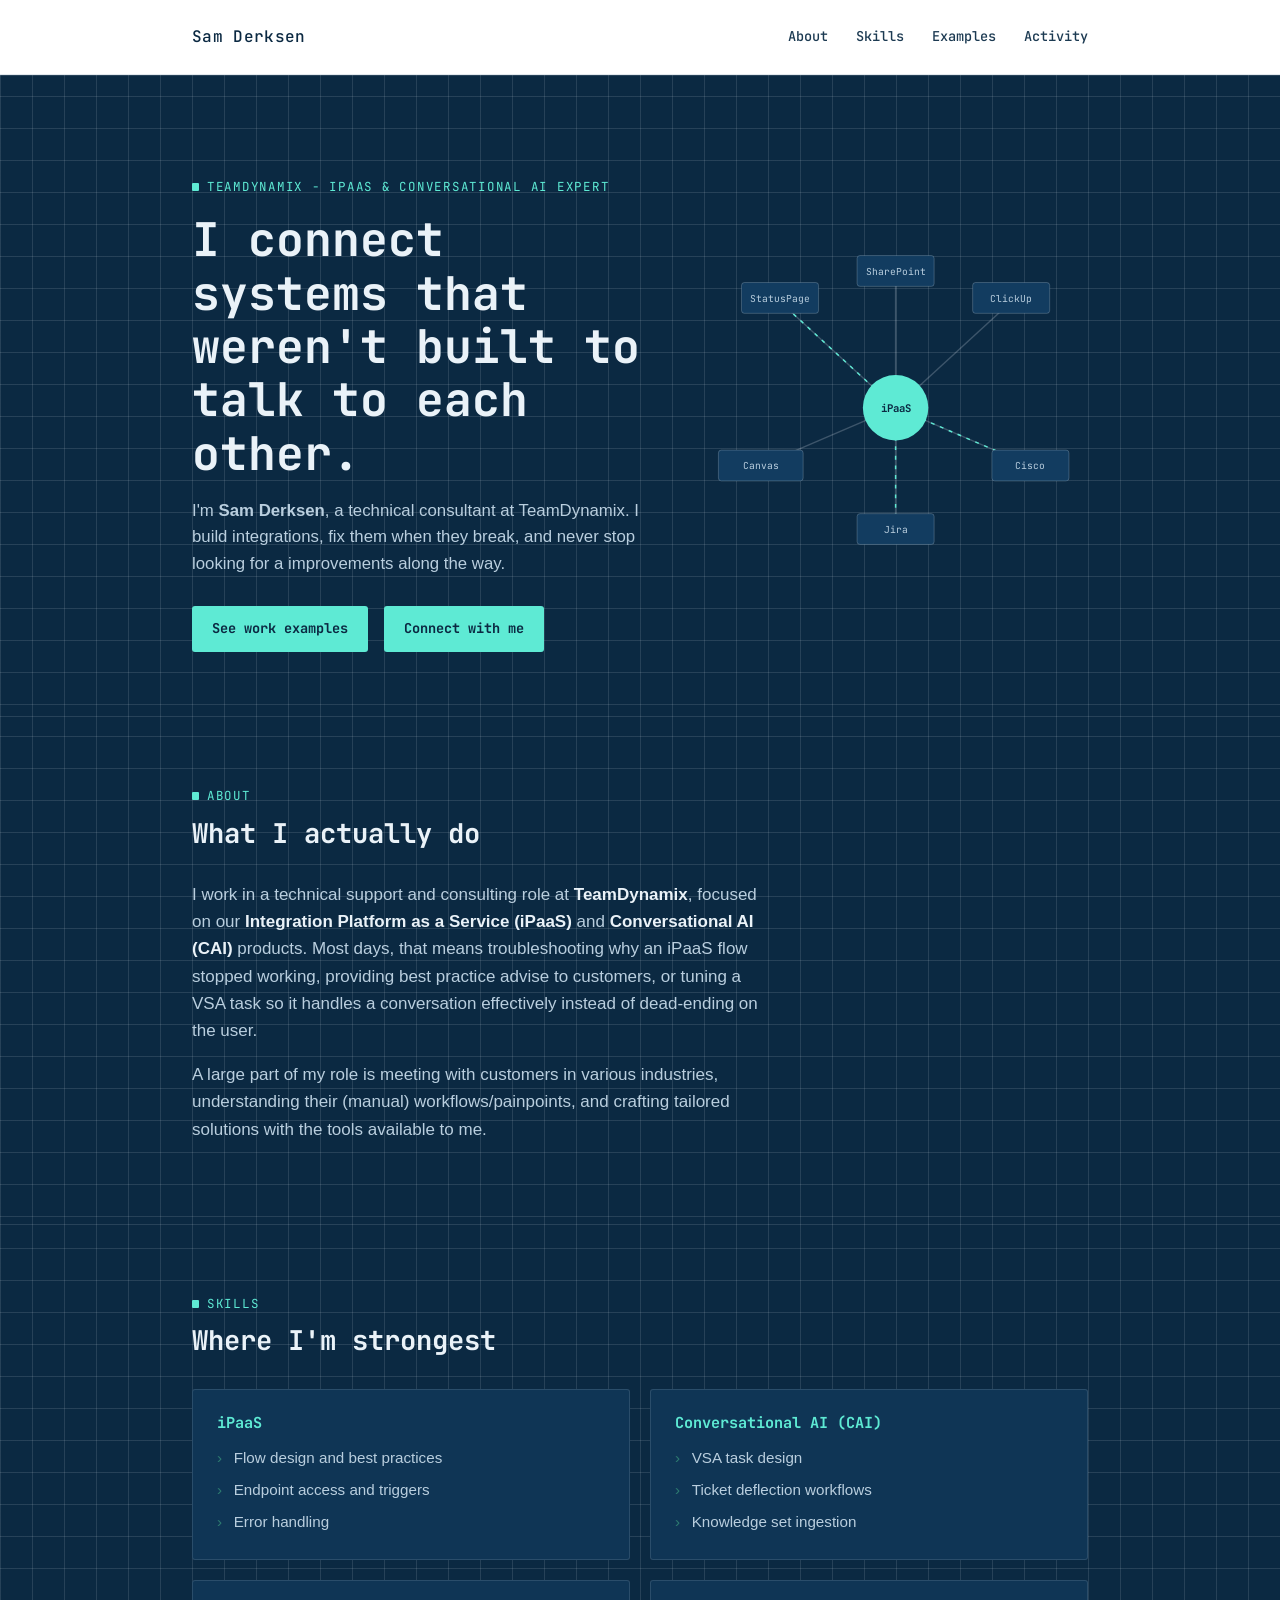
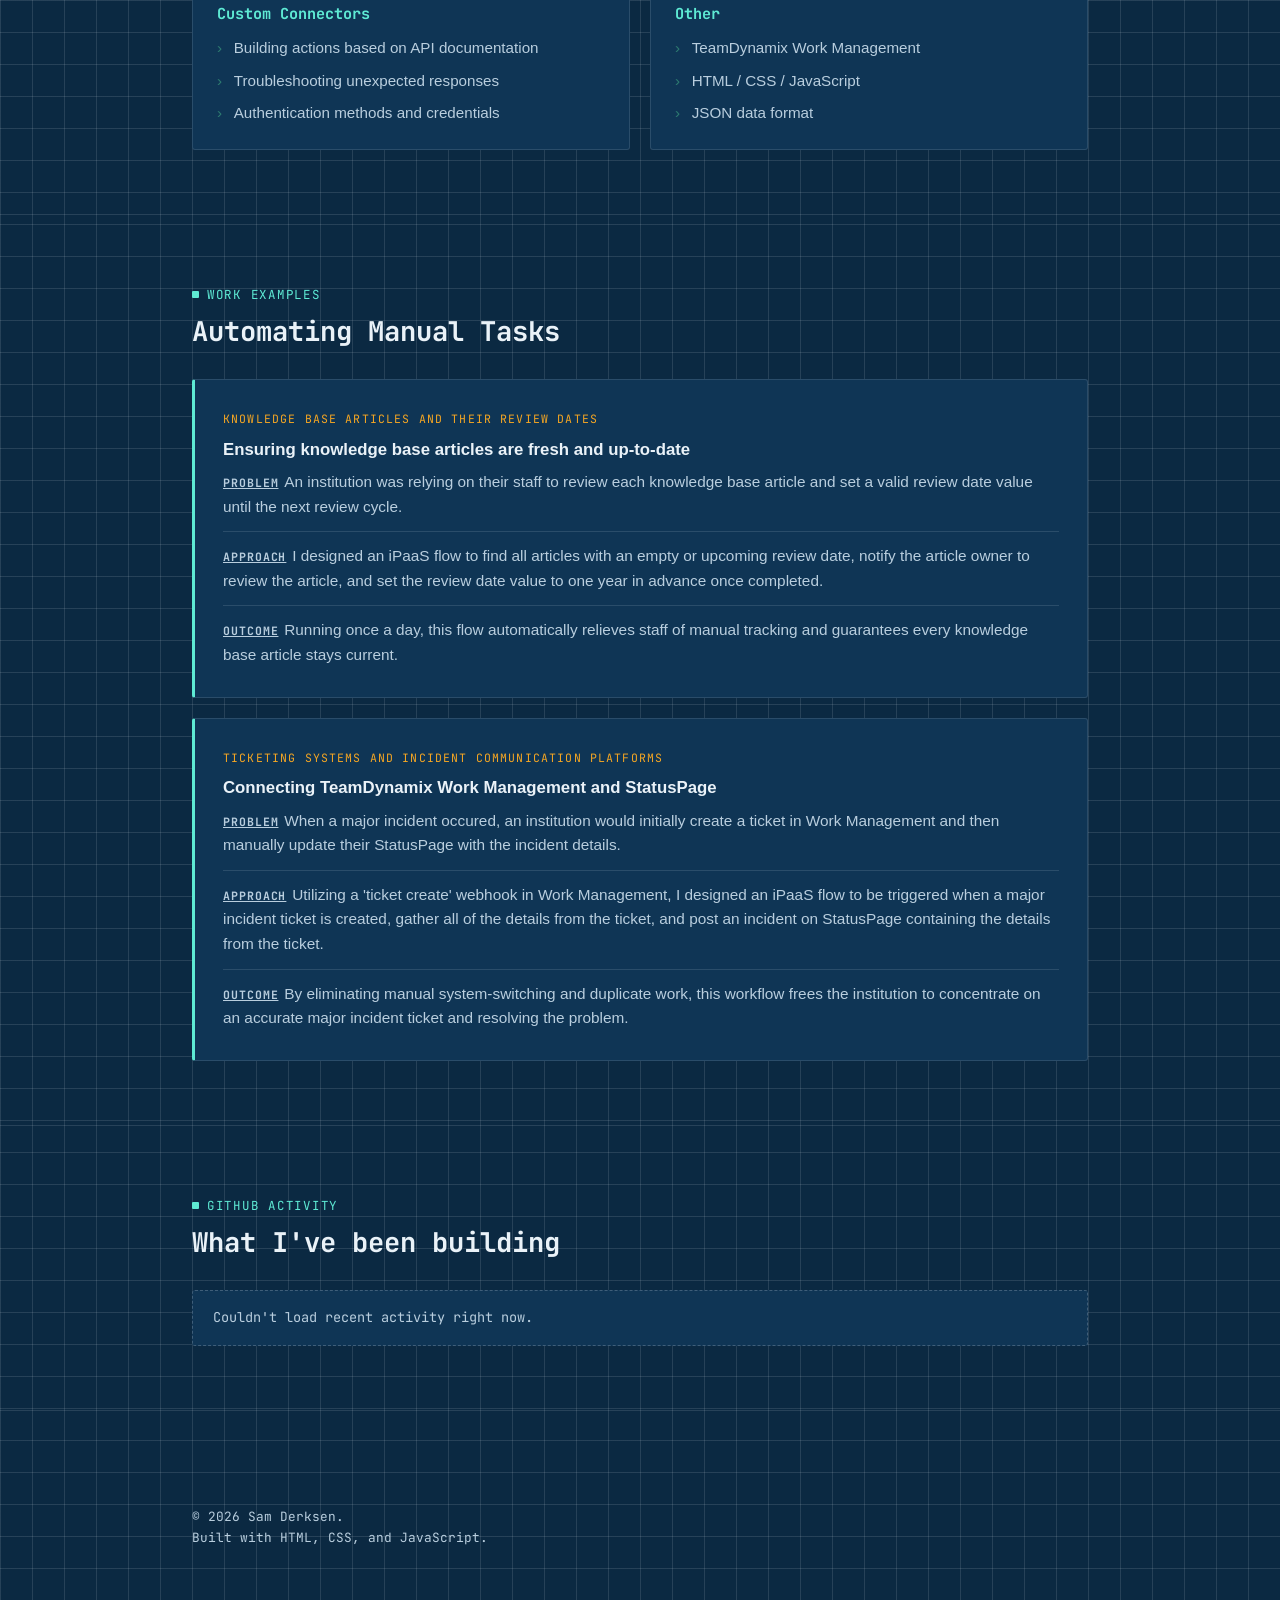
==== index.html @ 5850705b "Update index.html" ====
<!DOCTYPE html>
<html lang="en">
<head>
  <meta charset="UTF-8">
  <meta name="viewport" content="width=device-width, initial-scale=1.0">
  <link rel="icon" href="data:image/svg+xml,<svg xmlns='http://www.w3.org/2000/svg' viewBox='0 0 32 32'><rect width='32' height='32' rx='4' fill='%230B2942'/><circle cx='16' cy='16' r='8' fill='%235EEAD4'/></svg>">
<link rel="preconnect" href="https://fonts.googleapis.com">
<link rel="preconnect" href="https://fonts.gstatic.com" crossorigin>
<link rel="preload" as="style" href="https://fonts.googleapis.com/css2?family=JetBrains+Mono:wght@400;500;600;700&display=swap">
<link rel="stylesheet" href="https://fonts.googleapis.com/css2?family=JetBrains+Mono:wght@400;500;600;700&display=swap" media="print" onload="this.media='all'">
<noscript>
  <link rel="stylesheet" href="https://fonts.googleapis.com/css2?family=JetBrains+Mono:wght@400;500;600;700&display=swap">
</noscript>
  <title>Sam Derksen</title>
  <meta name="description"
    content="Sam Derksen is a TeamDynamix technical support consultant focused on iPaaS integrations and Conversational AI (CAI).">
  <style>
    :root {
      --bg: #0B2942;
      --bg-panel: #0F3555;
      --bg-panel-2: #123c60;
      --line: rgba(234, 242, 248, 0.12);
      --line-strong: rgba(234, 242, 248, 0.22);
      --text: #EAF2F8;
      --text-muted: #B9CEDE;
      --accent: #5EEAD4;
      --accent-dim: #2E7C71;
      --amber: #F5A623;
      --font-display: 'JetBrains Mono', 'Courier New', monospace;
      --font-body: -apple-system, BlinkMacSystemFont, 'Segoe UI', Roboto, Helvetica, Arial, sans-serif;
      --radius: 3px;
      --maxw: 960px;
}
    *,
    *::before,
    *::after {
      box-sizing: border-box;
}
    html {
      scroll-behavior: smooth;
}
    @media (prefers-reduced-motion: reduce) {
      html {
        scroll-behavior: auto;
}
      *,
      *::before,
      *::after {
        animation-duration: 0.001ms !important;
        animation-iteration-count: 1 !important;
        transition-duration: 0.001ms !important;
}
}
    body {
      margin: 0;
      background: var(--bg);
      background-image:
        linear-gradient(var(--line) 1px, transparent 1px),
        linear-gradient(90deg, var(--line) 1px, transparent 1px);
      background-size: 32px 32px;
      color: var(--text);
      font-family: var(--font-body);
      font-size: 17px;
      line-height: 1.6;
      -webkit-font-smoothing: antialiased;
}
.skip-link {
      position: absolute;
      left: -9999px;
      top: 0;
      background: var(--accent);
      color: var(--bg);
      padding: 0.75rem 1.25rem;
      font-family: var(--font-display);
      font-weight: 700;
      z-index: 100;
      border-radius: 0 0 var(--radius) 0;
}
.skip-link:focus {
      left: 0;
}
    :focus-visible {
      outline: 2px solid var(--accent);
      outline-offset: 3px;
      border-radius: 2px;
}
    a {
      color: var(--accent);
}
    a:hover {
      color: #9BF3E4;
}
.eyebrow {
      font-family: var(--font-display);
      font-size: 0.78rem;
      letter-spacing: 0.14em;
      text-transform: uppercase;
      color: var(--accent);
      display: inline-flex;
      align-items: center;
      gap: 0.6em;
}
.eyebrow::before {
      content: "";
      width: 0.6em;
      height: 0.6em;
      background: var(--accent);
      display: inline-block;
      border-radius: 1px;
}
    h1,
    h2,
    h3 {
      font-family: var(--font-display);
      font-weight: 700;
      line-height: 1.15;
      margin: 0;
}
.wrap {
      max-width: var(--maxw);
      margin: 0 auto;
      padding: 0 clamp(1.25rem, 4vw, 2rem);
}
    header.site-header {
      padding: 1.5rem 0;
      background: #fff;
      border-bottom: 1px solid #E2E8ED;
}
    header.site-header .wrap {
      display: flex;
      justify-content: space-between;
      align-items: center;
      gap: 1rem;
      flex-wrap: wrap;
}
.site-header .name {
      font-family: var(--font-display);
      font-size: 1rem;
      letter-spacing: 0.02em;
      color: var(--bg);
      font-weight: 500;
}
.site-header nav ul {
      list-style: none;
      display: flex;
      gap: 1.75rem;
      margin: 0;
      padding: 0;
      font-family: var(--font-display);
      font-size: 0.85rem;
}
.site-header nav a {
      color: #1C3A52;
      text-decoration: none;
      border-bottom: 1px solid transparent;
      padding-bottom: 2px;
      font-weight: 500;
}
.site-header nav a:hover {
      color: var(--accent-dim);
      border-color: var(--accent-dim);
}
    /* HERO / SIGNATURE DIAGRAM */
.hero {
      padding: clamp(3rem, 8vw, 6rem) 0 clamp(2.5rem, 6vw, 4rem);
}
.hero .wrap {
      display: grid;
      gap: 2.5rem;
      align-items: center;
}
    @media (min-width: 860px) {
.hero .wrap {
        grid-template-columns: 1.1fr 0.9fr;
}
}
.hero h1 {
      font-size: clamp(1.9rem, 4.2vw, 2.9rem);
      margin: 0.9rem 0 1.1rem;
      max-width: 16ch;
}
.hero p.lede {
      color: var(--text-muted);
      font-size: 1.05rem;
      max-width: 48ch;
}
.hero .actions {
      margin-top: 1.75rem;
      display: flex;
      gap: 1rem;
      flex-wrap: wrap;
}
    @media (max-width: 639px) {
.hero .actions {
    flex-direction: column;
    align-items: center;
}
.hero .actions .btn {
    width: 100%;
    max-width: 280px;
    text-align: center;
}
}
.btn {
  font-family: var(--font-display);
  font-size: 0.85rem;
  text-decoration: none;
  padding: 0.75rem 1.25rem;
  border-radius: var(--radius);
  display: inline-block;
  background: var(--accent);
  color: var(--bg);
  font-weight: 700;
}
.btn:hover {
  background: #9BF3E4;
  color: var(--bg);
}
    /* Diagram */
.diagram {
      width: 100%;
      height: auto;
}
.diagram .node-label {
      font-family: var(--font-display);
      font-size: 10px;
      fill: var(--text-muted);
}
.diagram .hub-label {
      font-family: var(--font-display);
      font-size: 11px;
      font-weight: 700;
      fill: var(--bg);
}
.diagram .link {
      stroke: var(--line-strong);
      stroke-width: 1.5;
      fill: none;
}
.diagram .pulse {
      stroke: var(--accent);
      stroke-width: 1.5;
      fill: none;
      stroke-dasharray: 4 6;
      animation: dash 6s linear infinite;
}
    @keyframes dash {
      to {
        stroke-dashoffset: -100;
}
}
.diagram .node-box {
      fill: var(--bg-panel-2);
      stroke: var(--line-strong);
      stroke-width: 1;
}
.diagram .hub {
      fill: var(--accent);
}
    section {
      padding: clamp(2.5rem, 6vw, 4rem) 0;
      border-top: 1px solid var(--line);
}
.section-head {
      margin-bottom: 2rem;
}
.section-head h2 {
      font-size: clamp(1.35rem, 2.6vw, 1.7rem);
      margin-top: 0.6rem;
}
.bio p {
      max-width: 62ch;
      color: var(--text-muted);
}
.bio p strong {
      color: var(--text);
      font-weight: 600;
}
    /* Skills */
.skills-grid {
      display: grid;
      gap: 1.25rem;
      grid-template-columns: 1fr;
}
    @media (min-width: 640px) {
.skills-grid {
        grid-template-columns: 1fr 1fr;
}
}
.skill-card {
      background: var(--bg-panel);
      border: 1px solid var(--line);
      border-radius: var(--radius);
      padding: 1.5rem;
}
.skill-card h3 {
      font-size: 0.95rem;
      color: var(--accent);
      margin-bottom: 0.9rem;
}
.skill-card ul {
      margin: 0;
      padding: 0;
      list-style: none;
      color: var(--text-muted);
      font-size: 0.95rem;
      display: flex;
      flex-direction: column;
      gap: 0.5rem;
}
.skill-card li {
      padding-left: 1.1em;
      position: relative;
}
.skill-card li::before {
      content: "›";
      position: absolute;
      left: 0;
      top: 0;
      color: var(--accent-dim);
}
    /* Case studies */
.cases {
      display: flex;
      flex-direction: column;
      gap: 1.25rem;
}
.case-card {
      background: var(--bg-panel);
      border: 1px solid var(--line);
      border-left: 3px solid var(--accent);
      border-radius: var(--radius);
      padding: 1.5rem 1.75rem;
}
.case-card .tag {
      font-family: var(--font-display);
      font-size: 0.72rem;
      letter-spacing: 0.1em;
      color: var(--amber);
      text-transform: uppercase;
}
.case-card h3 {
      font-size: 1.05rem;
      margin: 0.5rem 0 0.7rem;
      font-family: var(--font-body);
      font-weight: 600;
}
.case-card p {
      color: var(--text-muted);
      margin: 0.35rem 0;
      font-size: 0.96rem;
}
.case-card .field-label {
      font-family: var(--font-display);
      font-size: 0.72rem;
      color: var(--text-muted);
      text-transform: uppercase;
      letter-spacing: 0.08em;
      margin-right: 0.5em;
      font-weight: 700;
      text-decoration: underline;
}
.case-card hr {
  border: none;
  border-top: 1px solid var(--line);
  margin: 0.75rem 0;
}
    /* GitHub Activity */
.activity-list {
      list-style: none;
      margin: 0;
      padding: 0;
      display: flex;
      flex-direction: column;
      gap: 0.75rem;
}
.activity-item {
      background: var(--bg-panel);
      border: 1px solid var(--line);
      border-radius: var(--radius);
      padding: 1rem 1.25rem;
      display: flex;
      justify-content: space-between;
      align-items: baseline;
      gap: 1rem;
      flex-wrap: wrap;
      font-size: 0.95rem;
      color: var(--text-muted);
}
.activity-item a {
      color: var(--text);
      font-weight: 600;
      text-decoration: none;
}
.activity-item a:hover {
      color: var(--accent);
}
.activity-item time {
      font-family: var(--font-display);
      font-size: 0.78rem;
      color: var(--text-muted);
      white-space: nowrap;
}
.activity-item.activity-status {
      color: var(--text-muted);
      font-family: var(--font-display);
      font-size: 0.85rem;
      border-style: dashed;
      border-color: var(--line-strong);
}
    /* Contact / footer */
    footer.site-footer {
      border-top: 1px solid var(--line);
      padding: clamp(2.5rem, 6vw, 3.5rem) 0 3rem;
}
    footer .wrap {
      display: flex;
      flex-wrap: wrap;
      justify-content: space-between;
      gap: 2rem;
      align-items: flex-start;
}
.copyright {
      color: var(--text-muted);
      font-size: 0.8rem;
      margin-top: 2.5rem;
      font-family: var(--font-display);
}
  </style>
</head>
<body>
  <a class="skip-link" href="#main">Skip to content</a>
  <header class="site-header">
    <div class="wrap">
      <span class="name">Sam Derksen</span>
      <nav aria-label="Primary">
        <ul>
          <li><a href="#about">About</a></li>
          <li><a href="#skills">Skills</a></li>
          <li><a href="#work">Examples</a></li>
          <li><a href="#activity">Activity</a></li>
        </ul>
      </nav>
    </div>
  </header>
  <main id="main">
    <section class="hero" aria-labelledby="hero-heading">
      <div class="wrap">
        <div>
          <span class="eyebrow">TeamDynamix - iPaaS &amp; Conversational AI expert</span>
          <h1 id="hero-heading">I connect systems that weren't built to talk to each other.</h1>
          <p class="lede">
I'm <strong>Sam Derksen</strong>, a technical consultant at TeamDynamix.
I build integrations, fix them when they break, and never stop looking for a improvements along the way.
          </p>
          <div class="actions">
            <a class="btn" href="#work">See work examples</a>
            <a class="btn" href="https://www.linkedin.com/in/sam-derksen" target="_blank">Connect with me</a>
          </div>
        </div>
        <div>
          <svg class="diagram" viewBox="0 0 400 340" role="img" aria-labelledby="diagram-title diagram-desc">
            <title id="diagram-title">Integration diagram</title>
            <desc id="diagram-desc">A central TeamDynamix iPaaS hub connected to six external systems: StatusPage,
SharePoint, ClickUp, Cisco, Jira, and Canvas, with a pulsing node feeding from the iPaaS
hub to StatusPage, Cisco, and Jira..</desc>
            <!-- links -->
            <path class="link" d="M200,170 L80,60"></path>
            <path class="link" d="M200,170 L200,40"></path>
            <path class="link" d="M200,170 L320,60"></path>
            <path class="link" d="M200,170 L60,230"></path>
            <path class="link" d="M200,170 L200,300"></path>
            <path class="link" d="M200,170 L340,230"></path>
            <!-- animated pulses along a few links -->
            <path class="pulse" d="M200,170 L80,60"></path>
            <path class="pulse" d="M200,170 L200,300"></path>
            <path class="pulse" d="M200,170 L340,230"></path>
            <!-- hub -->
            <circle class="hub" cx="200" cy="170" r="34"></circle>
            <text class="hub-label" x="200" y="174" text-anchor="middle">iPaaS</text>
            <!-- nodes -->
            <rect class="node-box" x="40" y="40" width="80" height="32" rx="3"></rect>
            <text class="node-label" x="80" y="60" text-anchor="middle">StatusPage</text>
            <rect class="node-box" x="160" y="12" width="80" height="32" rx="3"></rect>
            <text class="node-label" x="200" y="32" text-anchor="middle">SharePoint</text>
            <rect class="node-box" x="280" y="40" width="80" height="32" rx="3"></rect>
            <text class="node-label" x="320" y="60" text-anchor="middle">ClickUp</text>
            <rect class="node-box" x="16" y="214" width="88" height="32" rx="3"></rect>
            <text class="node-label" x="60" y="234" text-anchor="middle">Canvas</text>
            <rect class="node-box" x="160" y="280" width="80" height="32" rx="3"></rect>
            <text class="node-label" x="200" y="300" text-anchor="middle">Jira</text>
            <rect class="node-box" x="300" y="214" width="80" height="32" rx="3"></rect>
            <text class="node-label" x="340" y="234" text-anchor="middle">Cisco</text>
          </svg>
        </div>
      </div>
    </section>
    <section id="about" aria-labelledby="about-heading">
      <div class="wrap">
        <div class="section-head">
          <span class="eyebrow">About</span>
          <h2 id="about-heading">What I actually do</h2>
        </div>
        <div class="bio">
          <p>
I work in a technical support and consulting role at <strong>TeamDynamix</strong>, focused on our
            <strong>Integration Platform as a Service (iPaaS)</strong> and <strong>Conversational AI (CAI)</strong> products. Most days, that means troubleshooting
why an iPaaS flow stopped working, providing best practice advise to customers, or tuning a VSA task so it handles a conversation effectively instead of dead-ending on the user.
          </p>
          <p>
A large part of my role is meeting with customers in various industries, understanding their (manual) workflows/painpoints, and crafting tailored solutions with the tools available to me.
          </p>
        </div>
      </div>
    </section>
    <section id="skills" aria-labelledby="skills-heading">
      <div class="wrap">
        <div class="section-head">
          <span class="eyebrow">Skills</span>
          <h2 id="skills-heading">Where I'm strongest</h2>
        </div>
        <div class="skills-grid">
          <div class="skill-card">
            <h3>iPaaS</h3>
            <ul>
              <li>Flow design and best practices</li>
              <li>Endpoint access and triggers</li>
              <li>Error handling</li>
            </ul>
          </div>
          <div class="skill-card">
            <h3>Conversational AI (CAI)</h3>
            <ul>
              <li>VSA task design</li>
              <li>Ticket deflection workflows</li>
              <li>Knowledge set ingestion</li>
            </ul>
          </div>
          <div class="skill-card">
            <h3>Custom Connectors</h3>
            <ul>
              <li>Building actions based on API documentation</li>
              <li>Troubleshooting unexpected responses</li>
              <li>Authentication methods and credentials</li>
            </ul>
          </div>
          <div class="skill-card">
            <h3>Other</h3>
            <ul>
              <li>TeamDynamix Work Management</li>
              <li>HTML / CSS / JavaScript</li>
              <li>JSON data format</li>
            </ul>
          </div>
        </div>
      </div>
    </section>
    <section id="work" aria-labelledby="work-heading">
      <div class="wrap">
        <div class="section-head">
          <span class="eyebrow">Work Examples</span>
          <h2 id="work-heading">Automating Manual Tasks</h2>
        </div>
        <div class="cases">
          <article class="case-card">
            <span class="tag">Knowledge base articles and their review dates</span>
            <h3>Ensuring knowledge base articles are fresh and up-to-date</h3>
            <p><span class="field-label">Problem</span>An institution was relying on their staff to review each
knowledge base article and set a valid review date value until the next review cycle.</p>
            <hr>
            <p><span class="field-label">Approach</span>I designed an iPaaS flow to find all articles with an empty or
upcoming review date, notify the article owner to review the article, and set the review date value to one
year in advance once completed.</p>
            <hr>
            <p><span class="field-label">Outcome</span>Running once a day, this flow automatically relieves staff of
manual tracking and guarantees every knowledge base article stays current.</p>
          </article>
          <article class="case-card">
            <span class="tag">Ticketing systems and incident communication platforms</span>
            <h3>Connecting TeamDynamix Work Management and StatusPage</h3>
            <p><span class="field-label">Problem</span>When a major incident occured, an institution would initially
create a ticket in Work Management and then manually update their StatusPage with the incident details.
            </p>
            <hr>
            <p><span class="field-label">Approach</span>Utilizing a 'ticket create' webhook in Work Management, I
designed an iPaaS flow to be triggered when a major incident ticket is created, gather all of the details
from the ticket, and post an incident on StatusPage containing the details from the ticket.</p>
            <hr>
            <p><span class="field-label">Outcome</span>By eliminating manual system-switching and duplicate work, this
workflow frees the institution to concentrate on an accurate major incident ticket and resolving the
problem.</p>
          </article>
        </div>
      </div>
    </section>
    <section id="activity" aria-labelledby="activity-heading">
      <div class="wrap">
        <div class="section-head">
          <span class="eyebrow">GitHub Activity</span>
          <h2 id="activity-heading">What I've been building</h2>
        </div>
        <ul class="activity-list" id="activity-list">
          <li class="activity-item activity-status">Loading recent activity…</li>
        </ul>
      </div>
    </section>
  </main>
  <footer class="site-footer">
    <div class="wrap">
      <p class="copyright">© <span id="year"></span> Sam Derksen.<br>Built with HTML, CSS, and JavaScript.</p>
    </div>
  </footer>
  <script>
    document.getElementById('year').textContent = new Date().getFullYear();
  </script>
  <script>
    const GITHUB_USERNAME = 'derksen-sam';
    const activityList = document.getElementById('activity-list');

    function describeEvent(event) {
      const repoName = event.repo.name.split('/')[1] || event.repo.name;
      const repoUrl = `https://github.com/${event.repo.name}`;
      const link = `<a href="${repoUrl}" target="_blank" rel="noopener">${repoName}</a>`;

      switch (event.type) {
        case 'PushEvent': {
          const count = event.payload.commits ? event.payload.commits.length : 1;
          return `Pushed ${count} commit${count === 1 ? '' : 's'} to ${link}`;
        }
        case 'CreateEvent':
          if (event.payload.ref_type === 'repository') {
            return `Created repository ${link}`;
          }
          return `Created ${event.payload.ref_type} in ${link}`;
        case 'PullRequestEvent':
          return `${event.payload.action === 'opened' ? 'Opened' : 'Updated'} a pull request in ${link}`;
        case 'IssuesEvent':
          return `${event.payload.action === 'opened' ? 'Opened' : 'Updated'} an issue in ${link}`;
        case 'WatchEvent':
          return `Starred ${link}`;
        case 'ForkEvent':
          return `Forked ${link}`;
        default:
          return null;
      }
    }

    function timeAgo(dateString) {
      const seconds = Math.floor((new Date() - new Date(dateString)) / 1000);
      const units = [
        ['year', 31536000],
        ['month', 2592000],
        ['day', 86400],
        ['hour', 3600],
        ['minute', 60]
      ];
      for (const [name, secondsInUnit] of units) {
        const value = Math.floor(seconds / secondsInUnit);
        if (value >= 1) return `${value} ${name}${value === 1 ? '' : 's'} ago`;
      }
      return 'just now';
    }

    fetch(`https://api.github.com/users/${GITHUB_USERNAME}/events/public`)
      .then(response => {
        if (!response.ok) throw new Error('GitHub API request failed');
        return response.json();
      })
      .then(events => {
        const items = events
          .map(event => ({ html: describeEvent(event), date: event.created_at }))
          .filter(item => item.html)
          .slice(0, 5);

        if (items.length === 0) {
          activityList.innerHTML = '<li class="activity-item activity-status">No recent public activity to show.</li>';
          return;
        }

        activityList.innerHTML = items.map(item => `
          <li class="activity-item">
            <span>${item.html}</span>
            <time datetime="${item.date}">${timeAgo(item.date)}</time>
          </li>
        `).join('');
      })
      .catch(() => {
        activityList.innerHTML = '<li class="activity-item activity-status">Couldn\'t load recent activity right now.</li>';
      });
  </script>
</body>
</html>
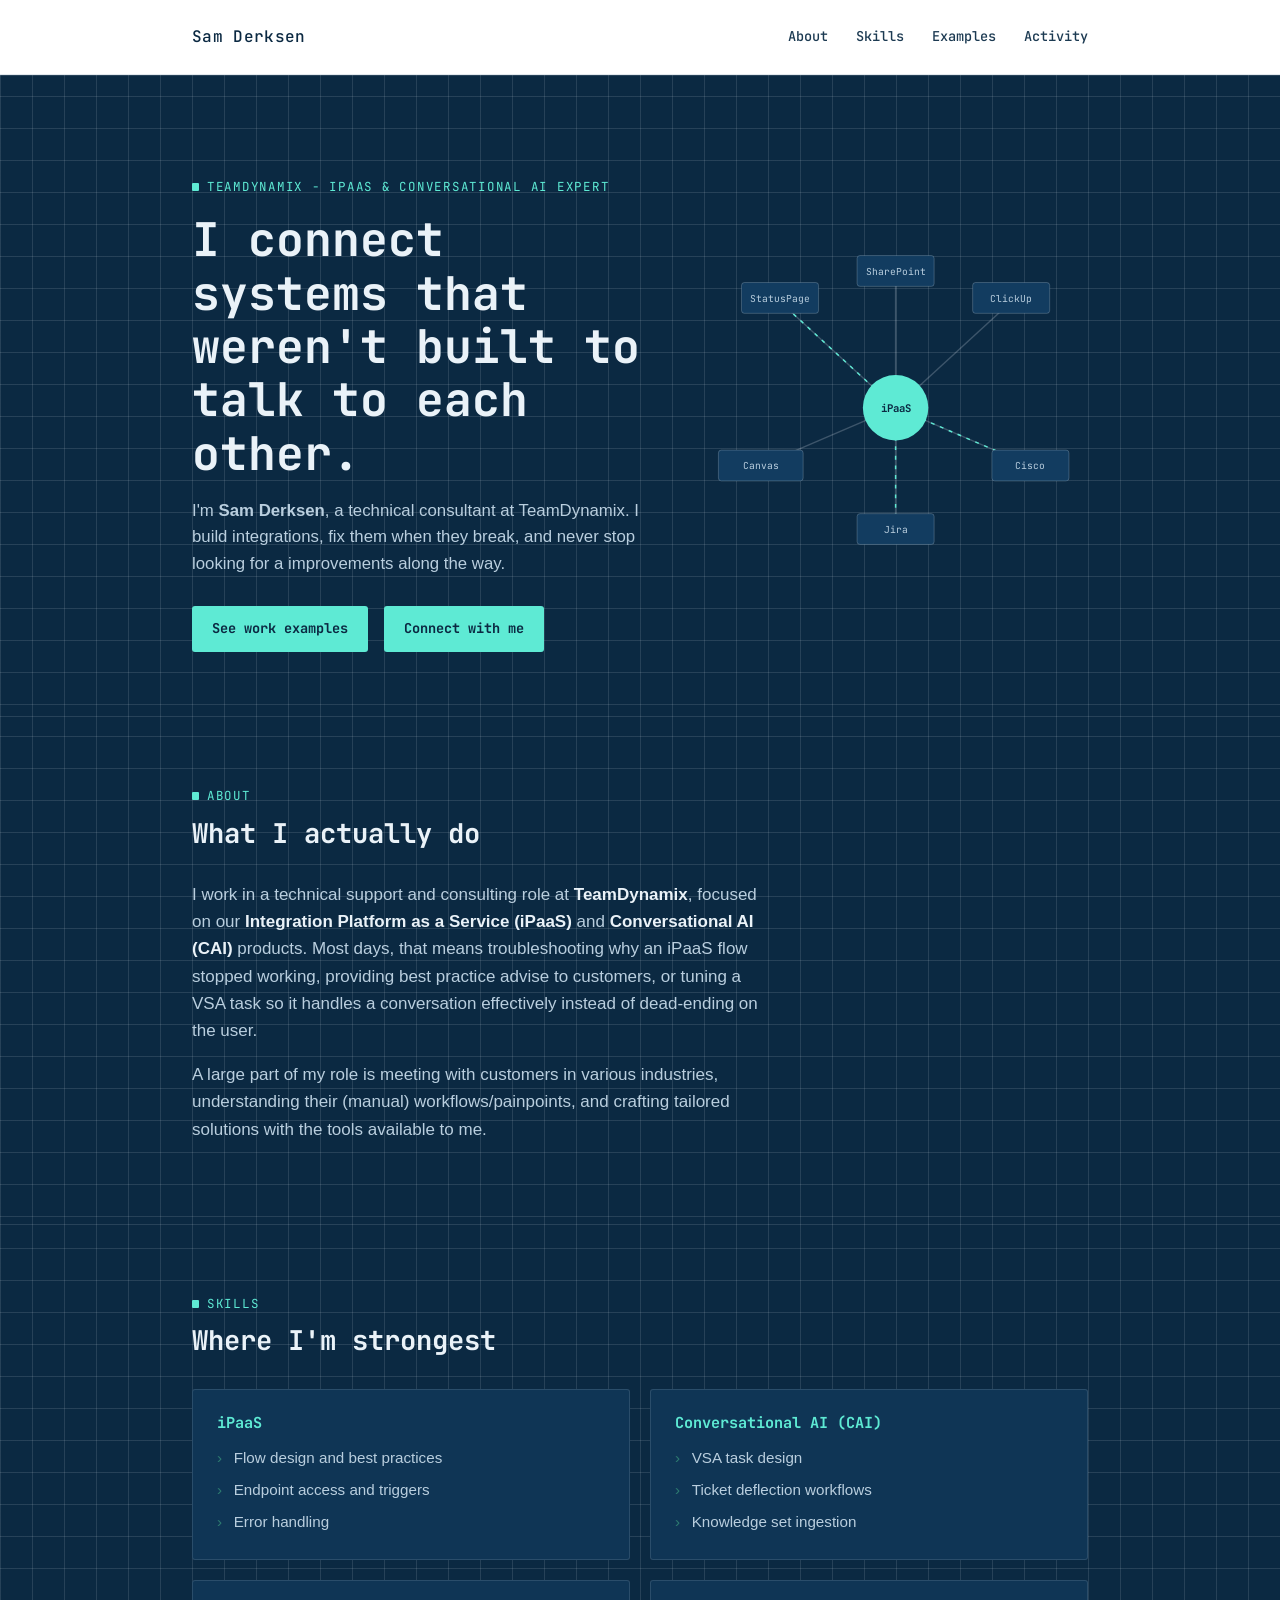
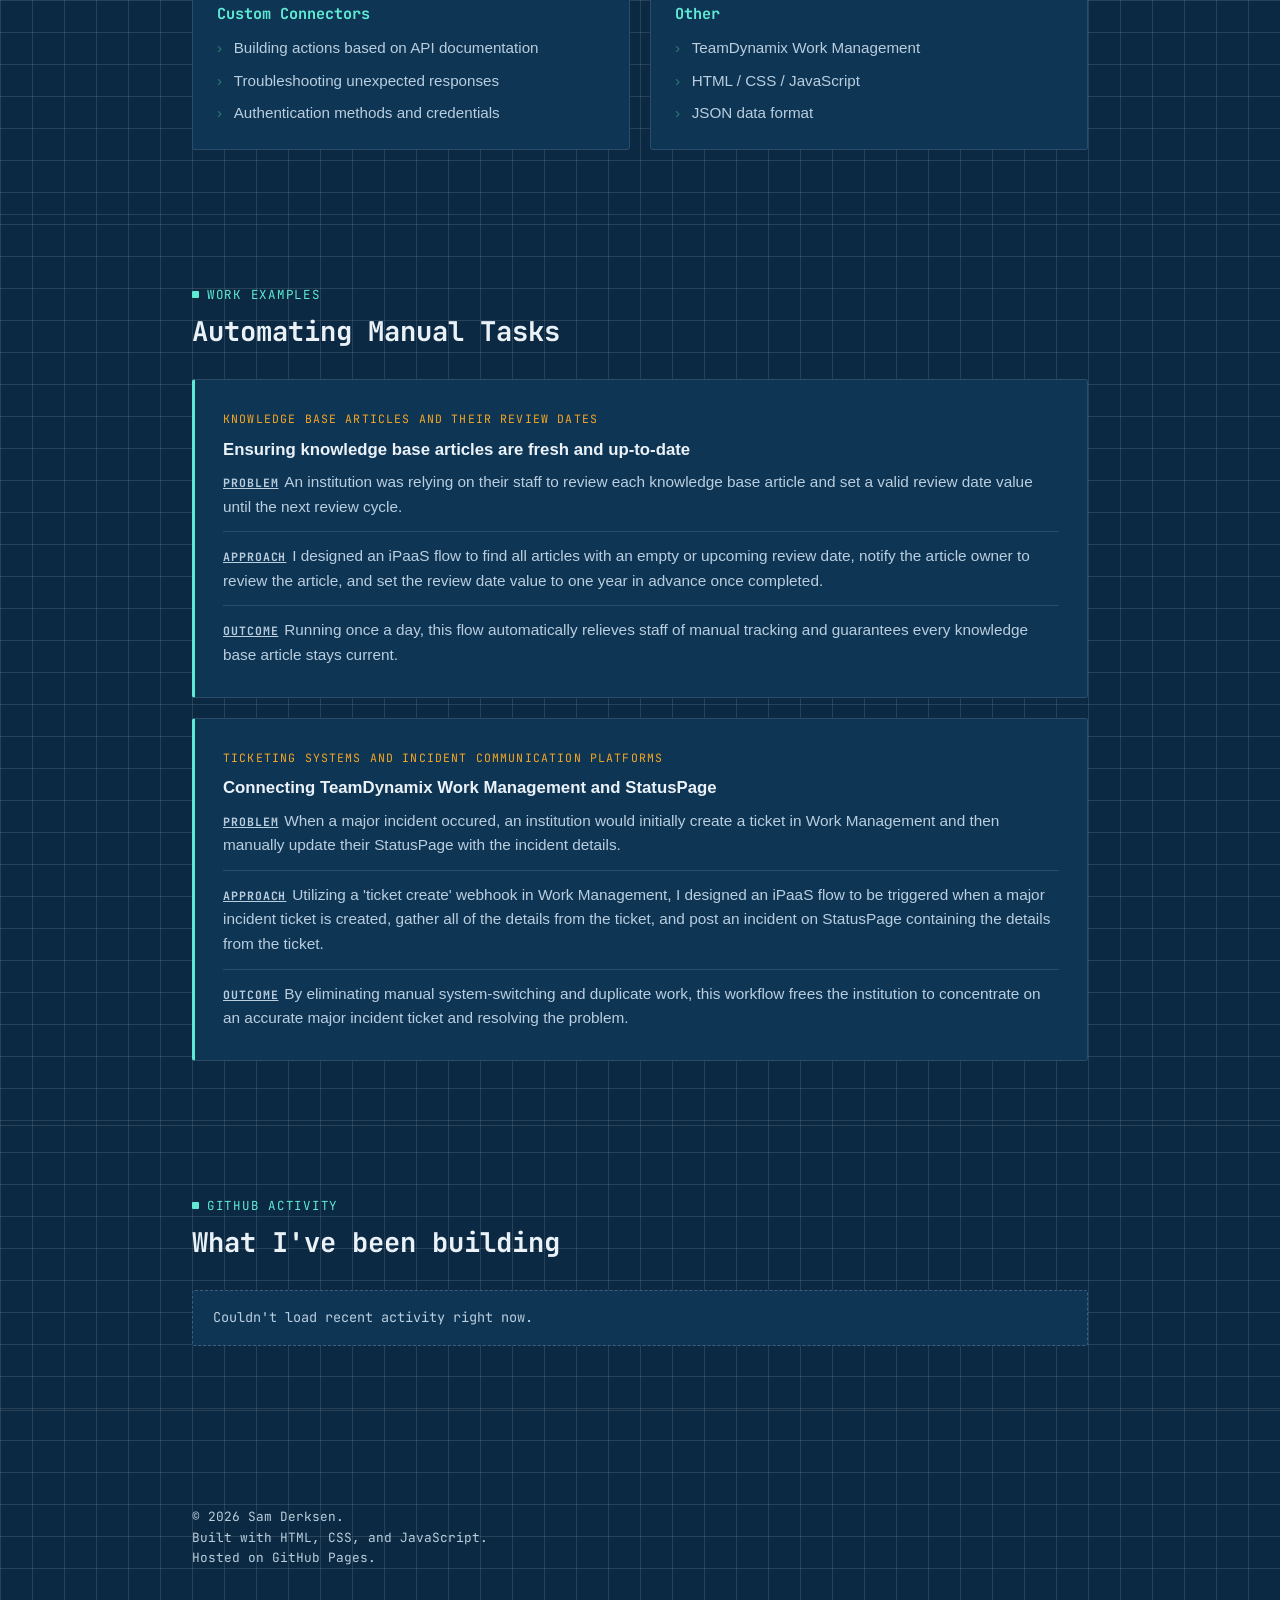
==== commit 3da95273: "Update index.html" ====
--- a/index.html
+++ b/index.html
@@ -607,7 +607,7 @@
   </main>
   <footer class="site-footer">
     <div class="wrap">
-      <p class="copyright">© <span id="year"></span> Sam Derksen.<br>Built with HTML, CSS, and JavaScript.</p>
+      <p class="copyright">© <span id="year"></span> Sam Derksen.<br>Built with HTML, CSS, and JavaScript.<br>Hosted on GitHub Pages.</p>
     </div>
   </footer>
   <script>
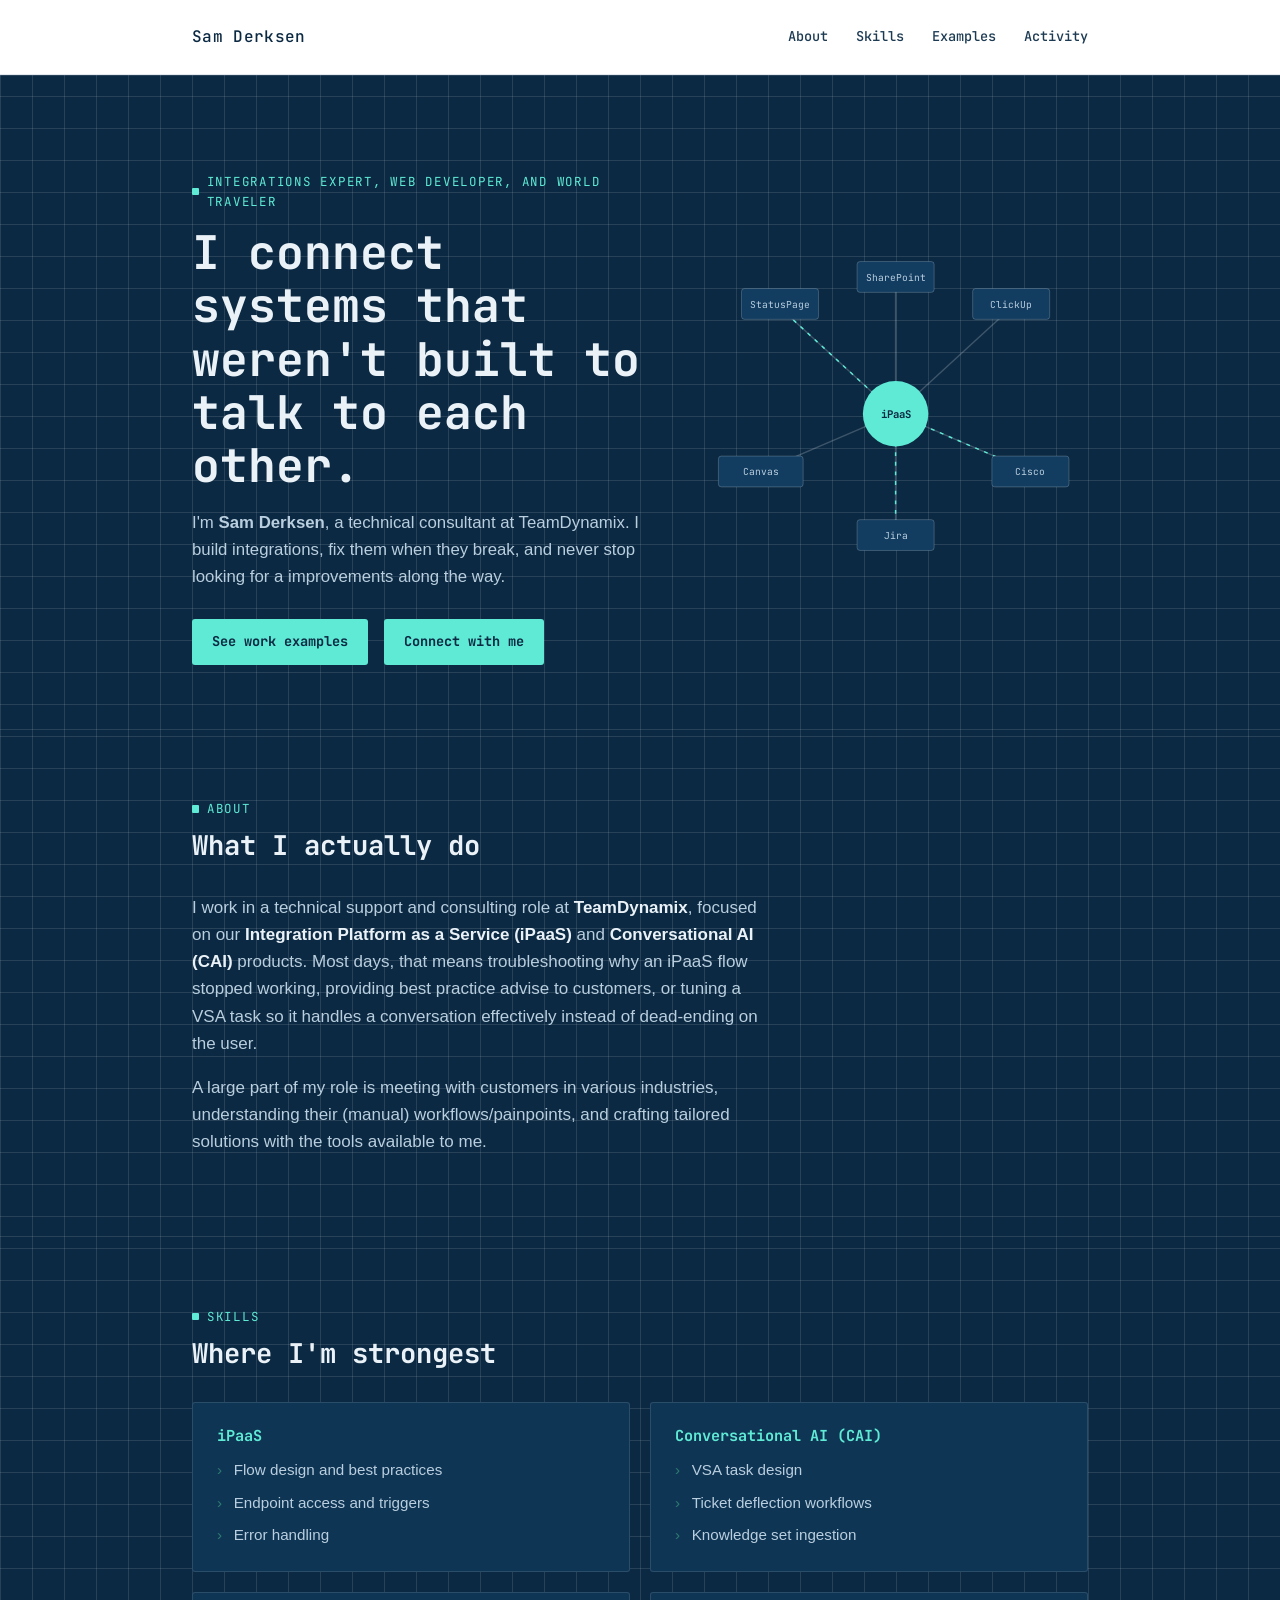
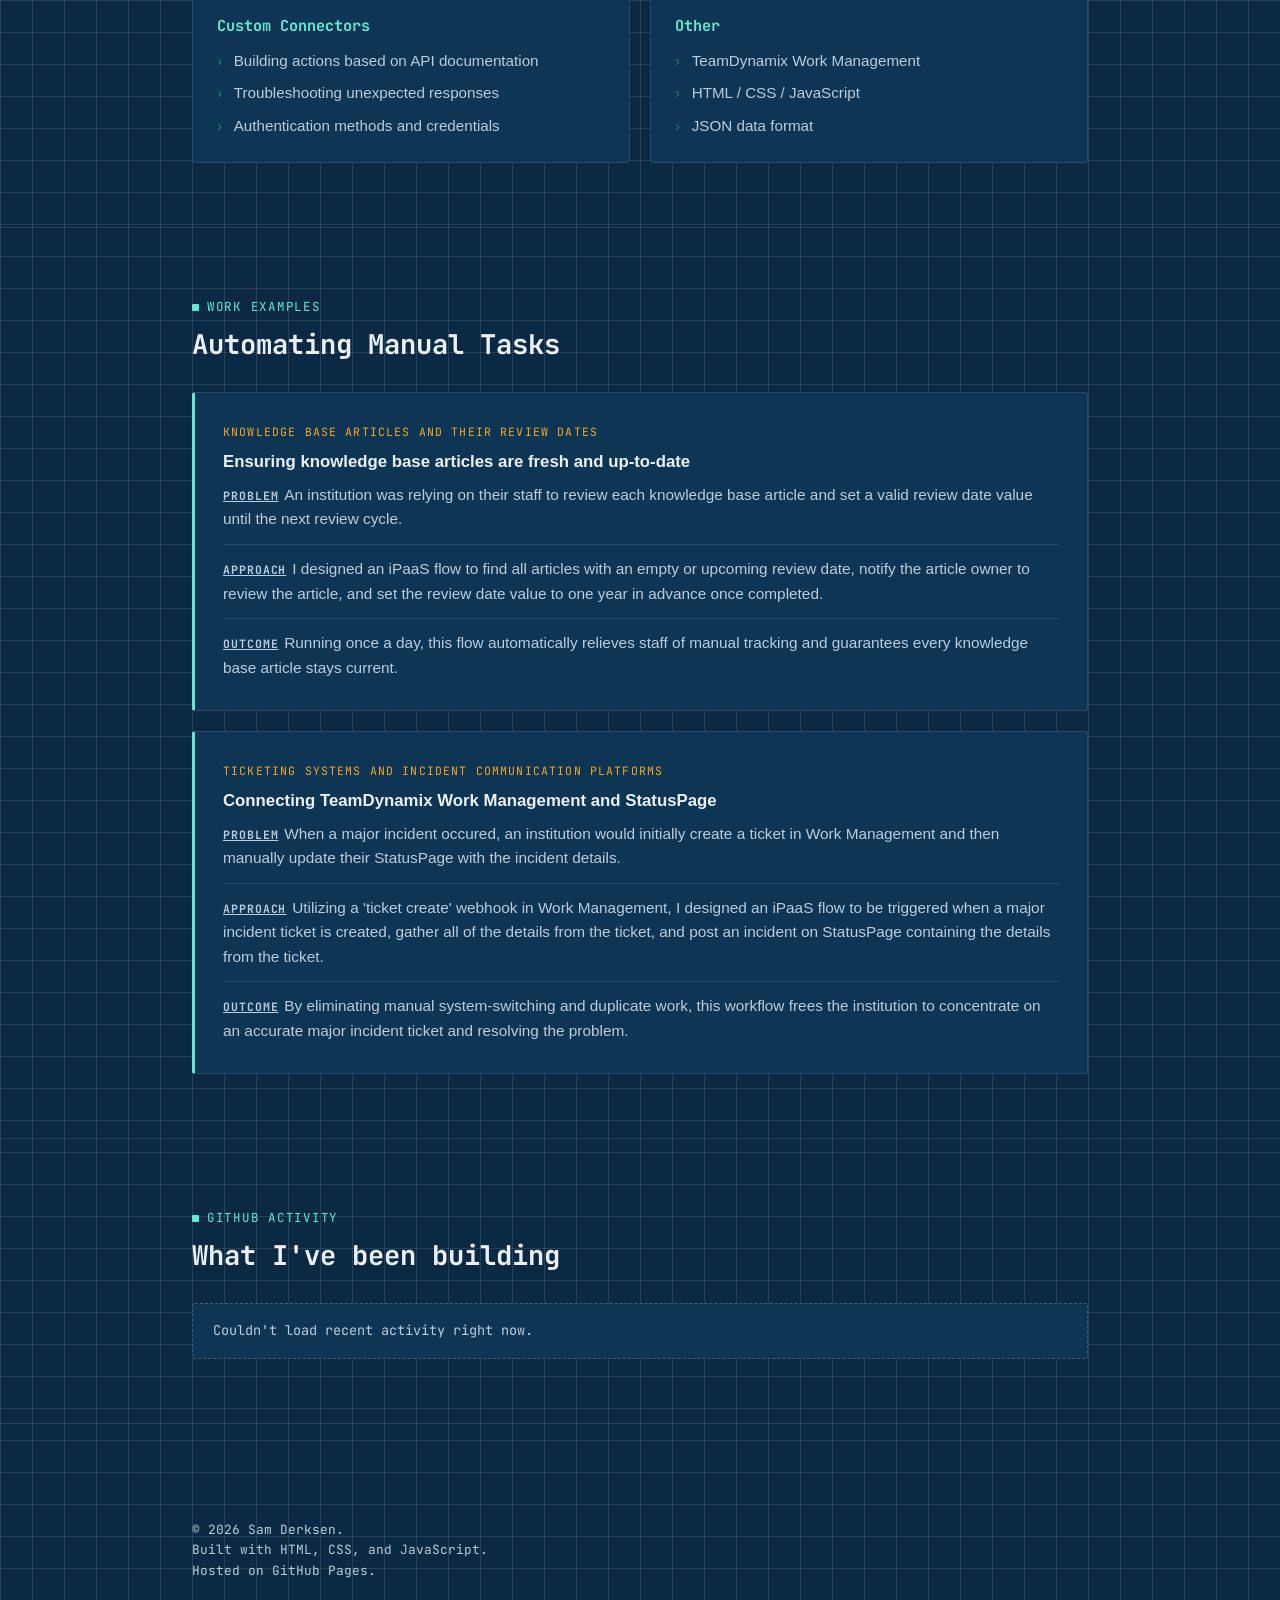
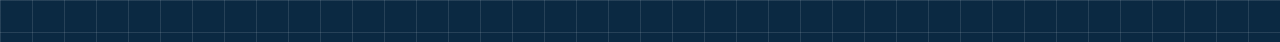
==== commit e37880b9: "Update index.html v2 Starting to change things" ====
--- a/index.html
+++ b/index.html
@@ -447,7 +447,7 @@
     <section class="hero" aria-labelledby="hero-heading">
       <div class="wrap">
         <div>
-          <span class="eyebrow">TeamDynamix - iPaaS &amp; Conversational AI expert</span>
+          <span class="eyebrow">Integrations expert, web developer, and world traveler</span>
           <h1 id="hero-heading">I connect systems that weren't built to talk to each other.</h1>
           <p class="lede">
 I'm <strong>Sam Derksen</strong>, a technical consultant at TeamDynamix.
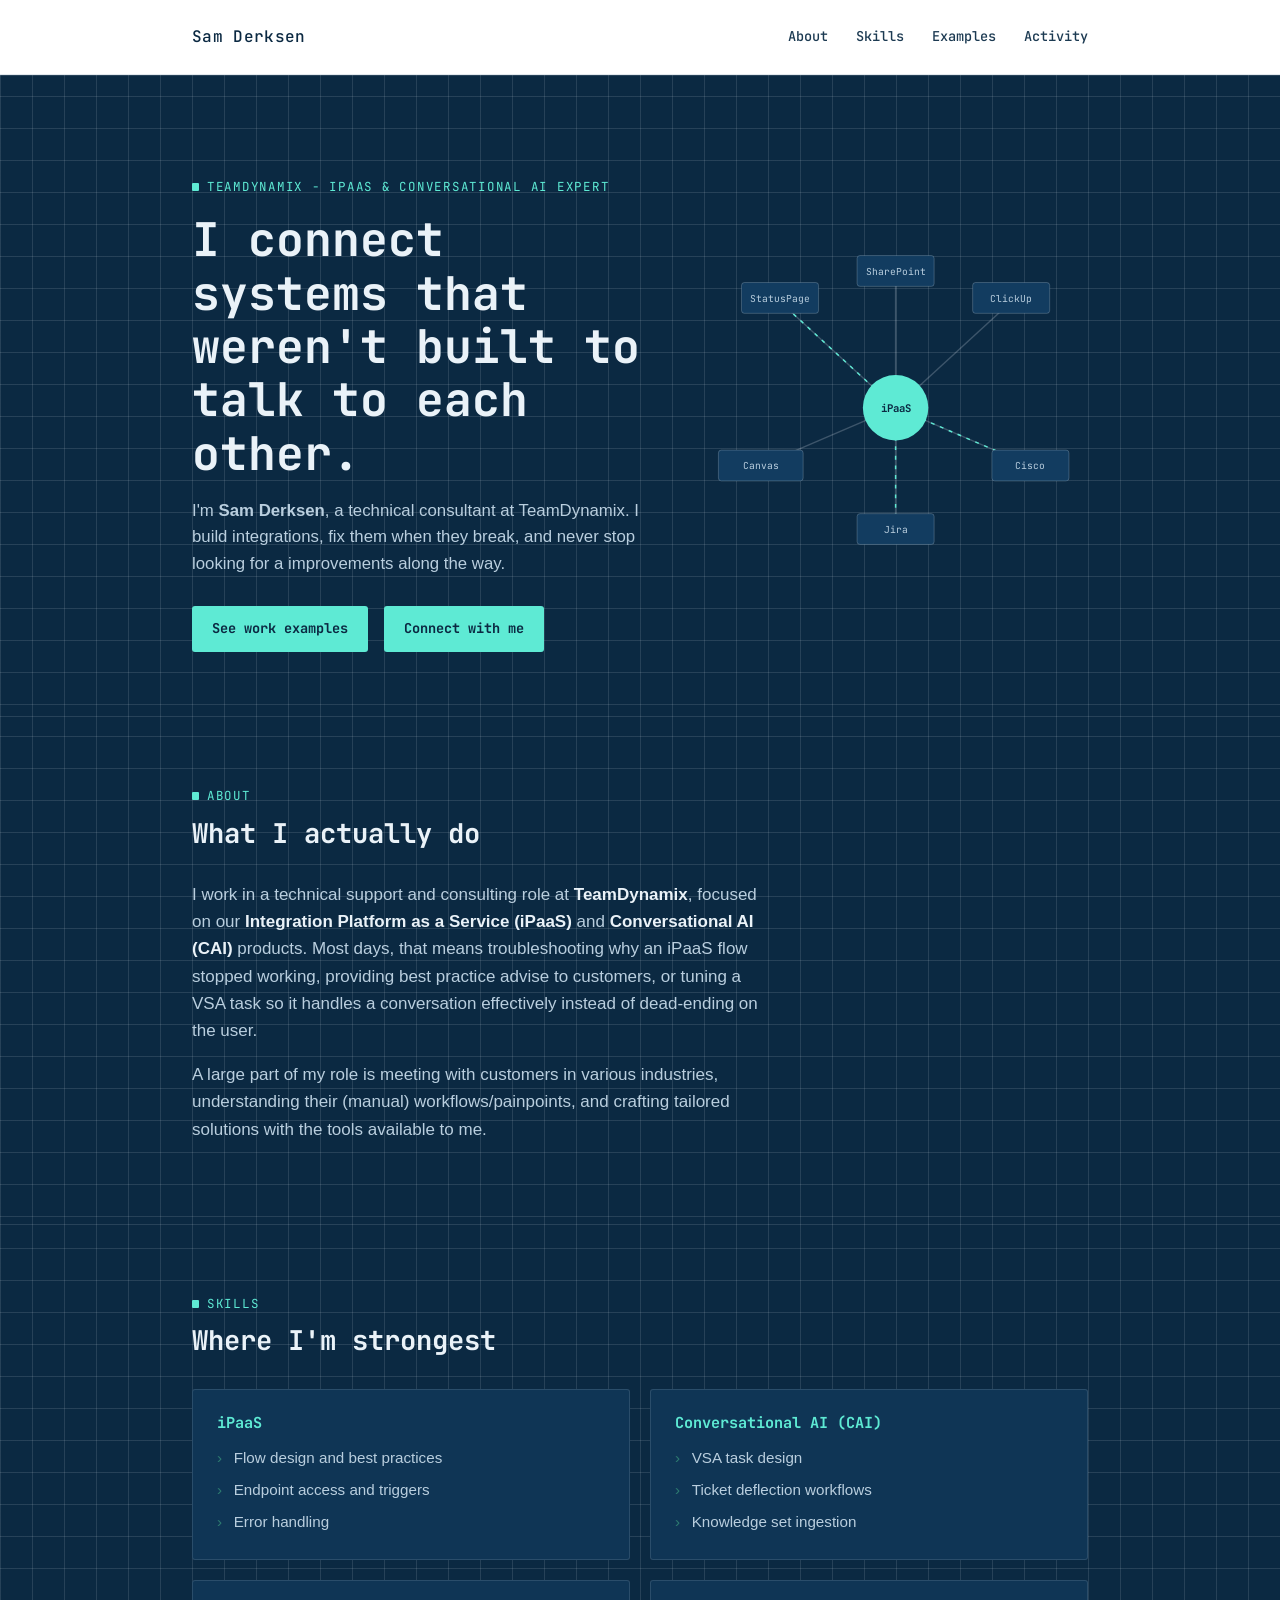
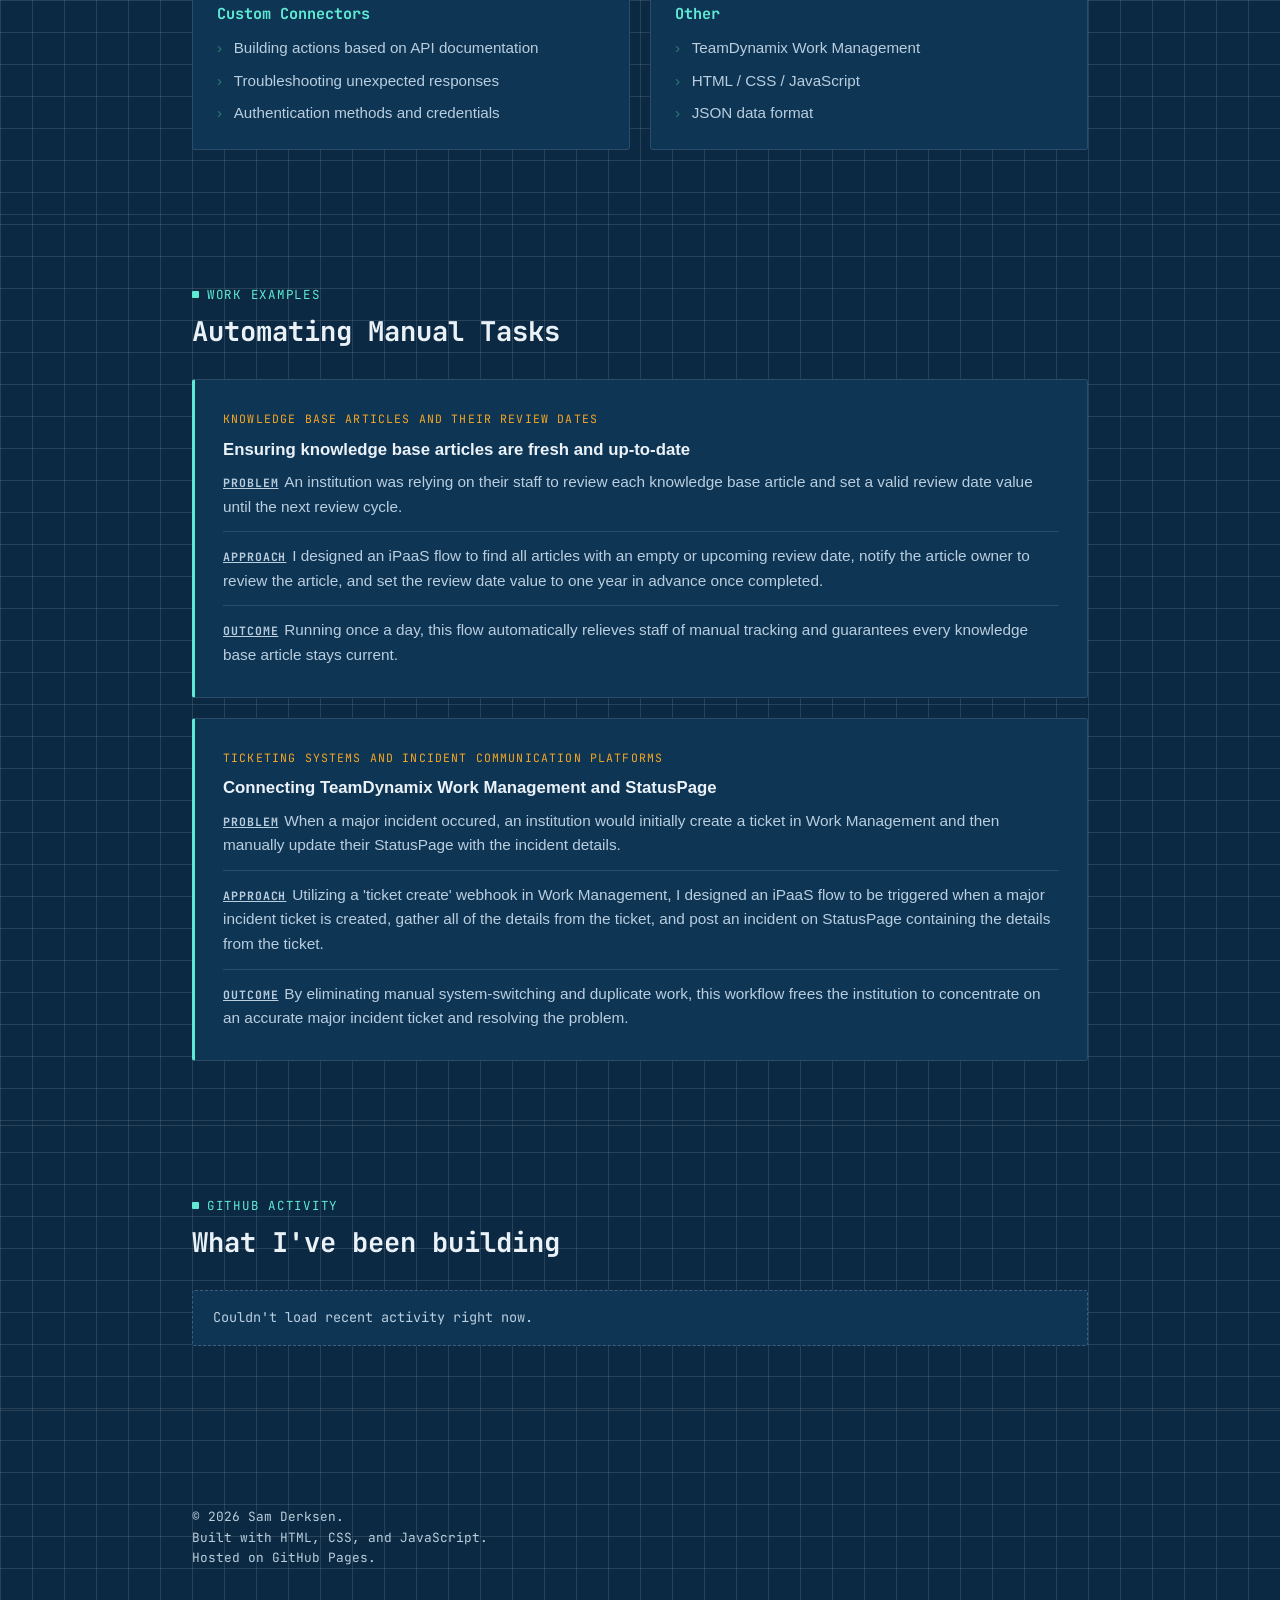
==== commit bab769e8: "Update index.html" ====
--- a/index.html
+++ b/index.html
@@ -447,7 +447,7 @@
     <section class="hero" aria-labelledby="hero-heading">
       <div class="wrap">
         <div>
-          <span class="eyebrow">Integrations expert, web developer, and world traveler</span>
+          <span class="eyebrow">TeamDynamix - iPaaS &amp; Conversational AI expert</span>
           <h1 id="hero-heading">I connect systems that weren't built to talk to each other.</h1>
           <p class="lede">
 I'm <strong>Sam Derksen</strong>, a technical consultant at TeamDynamix.
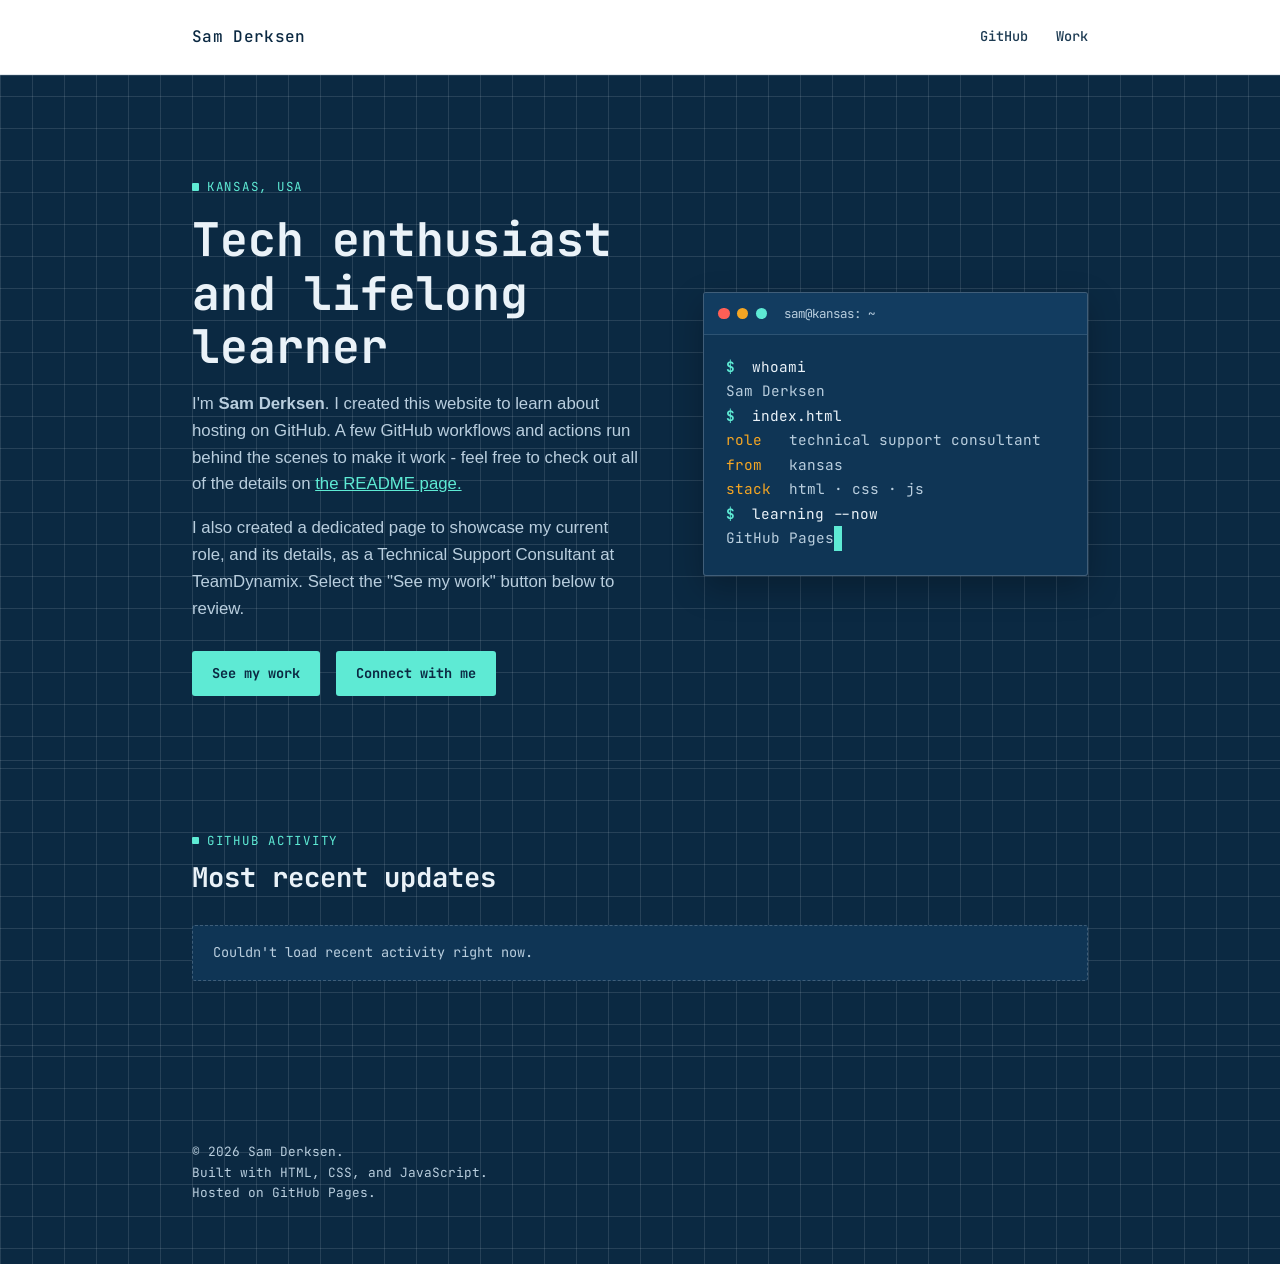
==== commit 8f20366b: "Update index.html" ====
--- a/index.html
+++ b/index.html
@@ -1,19 +1,24 @@
 <!DOCTYPE html>
 <html lang="en">
+
 <head>
   <meta charset="UTF-8">
   <meta name="viewport" content="width=device-width, initial-scale=1.0">
-  <link rel="icon" href="data:image/svg+xml,<svg xmlns='http://www.w3.org/2000/svg' viewBox='0 0 32 32'><rect width='32' height='32' rx='4' fill='%230B2942'/><circle cx='16' cy='16' r='8' fill='%235EEAD4'/></svg>">
-<link rel="preconnect" href="https://fonts.googleapis.com">
-<link rel="preconnect" href="https://fonts.gstatic.com" crossorigin>
-<link rel="preload" as="style" href="https://fonts.googleapis.com/css2?family=JetBrains+Mono:wght@400;500;600;700&display=swap">
-<link rel="stylesheet" href="https://fonts.googleapis.com/css2?family=JetBrains+Mono:wght@400;500;600;700&display=swap" media="print" onload="this.media='all'">
-<noscript>
-  <link rel="stylesheet" href="https://fonts.googleapis.com/css2?family=JetBrains+Mono:wght@400;500;600;700&display=swap">
-</noscript>
+  <link rel="icon"
+    href="data:image/svg+xml,<svg xmlns='http://www.w3.org/2000/svg' viewBox='0 0 32 32'><rect width='32' height='32' rx='4' fill='%230B2942'/><circle cx='16' cy='16' r='8' fill='%235EEAD4'/></svg>">
+  <link rel="preconnect" href="https://fonts.googleapis.com">
+  <link rel="preconnect" href="https://fonts.gstatic.com" crossorigin>
+  <link rel="preload" as="style"
+    href="https://fonts.googleapis.com/css2?family=JetBrains+Mono:wght@400;500;600;700&display=swap">
+  <link rel="stylesheet"
+    href="https://fonts.googleapis.com/css2?family=JetBrains+Mono:wght@400;500;600;700&display=swap" media="print"
+    onload="this.media='all'">
+  <noscript>
+    <link rel="stylesheet"
+      href="https://fonts.googleapis.com/css2?family=JetBrains+Mono:wght@400;500;600;700&display=swap">
+  </noscript>
   <title>Sam Derksen</title>
-  <meta name="description"
-    content="Sam Derksen is a TeamDynamix technical support consultant focused on iPaaS integrations and Conversational AI (CAI).">
+  <meta name="description" content="Sam Derksen - tech enthusiast and lifelong learner.">
   <style>
     :root {
       --bg: #0B2942;
@@ -30,27 +35,32 @@
       --font-body: -apple-system, BlinkMacSystemFont, 'Segoe UI', Roboto, Helvetica, Arial, sans-serif;
       --radius: 3px;
       --maxw: 960px;
-}
+    }
+
     *,
     *::before,
     *::after {
       box-sizing: border-box;
-}
+    }
+
     html {
       scroll-behavior: smooth;
-}
+    }
+
     @media (prefers-reduced-motion: reduce) {
       html {
         scroll-behavior: auto;
-}
+      }
+
       *,
       *::before,
       *::after {
         animation-duration: 0.001ms !important;
         animation-iteration-count: 1 !important;
         transition-duration: 0.001ms !important;
-}
-}
+      }
+    }
+
     body {
       margin: 0;
       background: var(--bg);
@@ -63,8 +73,9 @@
       font-size: 17px;
       line-height: 1.6;
       -webkit-font-smoothing: antialiased;
-}
-.skip-link {
+    }
+
+    .skip-link {
       position: absolute;
       left: -9999px;
       top: 0;
@@ -75,22 +86,27 @@
       font-weight: 700;
       z-index: 100;
       border-radius: 0 0 var(--radius) 0;
-}
-.skip-link:focus {
+    }
+
+    .skip-link:focus {
       left: 0;
-}
+    }
+
     :focus-visible {
       outline: 2px solid var(--accent);
       outline-offset: 3px;
       border-radius: 2px;
-}
+    }
+
     a {
       color: var(--accent);
-}
+    }
+
     a:hover {
       color: #9BF3E4;
-}
-.eyebrow {
+    }
+
+    .eyebrow {
       font-family: var(--font-display);
       font-size: 0.78rem;
       letter-spacing: 0.14em;
@@ -99,15 +115,17 @@
       display: inline-flex;
       align-items: center;
       gap: 0.6em;
-}
-.eyebrow::before {
+    }
+
+    .eyebrow::before {
       content: "";
       width: 0.6em;
       height: 0.6em;
       background: var(--accent);
       display: inline-block;
       border-radius: 1px;
-}
+    }
+
     h1,
     h2,
     h3 {
@@ -115,32 +133,37 @@
       font-weight: 700;
       line-height: 1.15;
       margin: 0;
-}
-.wrap {
+    }
+
+    .wrap {
       max-width: var(--maxw);
       margin: 0 auto;
       padding: 0 clamp(1.25rem, 4vw, 2rem);
-}
+    }
+
     header.site-header {
       padding: 1.5rem 0;
       background: #fff;
       border-bottom: 1px solid #E2E8ED;
-}
+    }
+
     header.site-header .wrap {
       display: flex;
       justify-content: space-between;
       align-items: center;
       gap: 1rem;
       flex-wrap: wrap;
-}
-.site-header .name {
+    }
+
+    .site-header .name {
       font-family: var(--font-display);
       font-size: 1rem;
       letter-spacing: 0.02em;
       color: var(--bg);
       font-weight: 500;
-}
-.site-header nav ul {
+    }
+
+    .site-header nav ul {
       list-style: none;
       display: flex;
       gap: 1.75rem;
@@ -148,233 +171,215 @@
       padding: 0;
       font-family: var(--font-display);
       font-size: 0.85rem;
-}
-.site-header nav a {
+    }
+
+    .site-header nav a {
       color: #1C3A52;
       text-decoration: none;
       border-bottom: 1px solid transparent;
       padding-bottom: 2px;
       font-weight: 500;
-}
-.site-header nav a:hover {
+    }
+
+    .site-header nav a:hover {
       color: var(--accent-dim);
       border-color: var(--accent-dim);
-}
-    /* HERO / SIGNATURE DIAGRAM */
-.hero {
+    }
+
+    .hero {
       padding: clamp(3rem, 8vw, 6rem) 0 clamp(2.5rem, 6vw, 4rem);
-}
-.hero .wrap {
+    }
+
+    .hero .wrap {
       display: grid;
       gap: 2.5rem;
       align-items: center;
-}
+    }
+
     @media (min-width: 860px) {
-.hero .wrap {
+      .hero .wrap {
         grid-template-columns: 1.1fr 0.9fr;
-}
-}
-.hero h1 {
+        align-items: start;
+        row-gap: 0.05rem;
+      }
+
+      .hero-head {
+        grid-column: 1;
+        grid-row: 1;
+      }
+
+      .hero-body {
+        grid-column: 1;
+        grid-row: 2;
+      }
+
+      .hero-terminal {
+        grid-column: 2;
+        grid-row: 1 / span 2;
+        align-self: center;
+      }
+    }
+
+    .hero h1 {
       font-size: clamp(1.9rem, 4.2vw, 2.9rem);
-      margin: 0.9rem 0 1.1rem;
-      max-width: 16ch;
-}
-.hero p.lede {
+      margin: 0.9rem 0 0;
+      max-width: 18ch;
+    }
+
+    .hero p.lede {
       color: var(--text-muted);
       font-size: 1.05rem;
       max-width: 48ch;
-}
-.hero .actions {
+    }
+
+    .hero .actions {
       margin-top: 1.75rem;
       display: flex;
       gap: 1rem;
       flex-wrap: wrap;
-}
+    }
+
     @media (max-width: 639px) {
-.hero .actions {
-    flex-direction: column;
-    align-items: center;
-}
-.hero .actions .btn {
-    width: 100%;
-    max-width: 280px;
-    text-align: center;
-}
-}
-.btn {
-  font-family: var(--font-display);
-  font-size: 0.85rem;
-  text-decoration: none;
-  padding: 0.75rem 1.25rem;
-  border-radius: var(--radius);
-  display: inline-block;
-  background: var(--accent);
-  color: var(--bg);
-  font-weight: 700;
-}
-.btn:hover {
-  background: #9BF3E4;
-  color: var(--bg);
-}
-    /* Diagram */
-.diagram {
-      width: 100%;
-      height: auto;
-}
-.diagram .node-label {
-      font-family: var(--font-display);
-      font-size: 10px;
-      fill: var(--text-muted);
-}
-.diagram .hub-label {
-      font-family: var(--font-display);
-      font-size: 11px;
+      .hero .actions {
+        flex-direction: column;
+        align-items: center;
+      }
+
+      .hero .actions .btn {
+        width: 100%;
+        max-width: 280px;
+        text-align: center;
+      }
+    }
+
+    .btn {
+      font-family: var(--font-display);
+      font-size: 0.85rem;
+      text-decoration: none;
+      padding: 0.75rem 1.25rem;
+      border-radius: var(--radius);
+      display: inline-block;
+      background: var(--accent);
+      color: var(--bg);
       font-weight: 700;
-      fill: var(--bg);
-}
-.diagram .link {
-      stroke: var(--line-strong);
-      stroke-width: 1.5;
-      fill: none;
-}
-.diagram .pulse {
-      stroke: var(--accent);
-      stroke-width: 1.5;
-      fill: none;
-      stroke-dasharray: 4 6;
-      animation: dash 6s linear infinite;
-}
-    @keyframes dash {
-      to {
-        stroke-dashoffset: -100;
-}
-}
-.diagram .node-box {
-      fill: var(--bg-panel-2);
-      stroke: var(--line-strong);
-      stroke-width: 1;
-}
-.diagram .hub {
-      fill: var(--accent);
-}
+    }
+
+    .btn:hover {
+      background: #9BF3E4;
+      color: var(--bg);
+    }
+
     section {
       padding: clamp(2.5rem, 6vw, 4rem) 0;
       border-top: 1px solid var(--line);
-}
-.section-head {
+    }
+
+    .section-head {
       margin-bottom: 2rem;
-}
-.section-head h2 {
+    }
+
+    .section-head h2 {
       font-size: clamp(1.35rem, 2.6vw, 1.7rem);
       margin-top: 0.6rem;
-}
-.bio p {
-      max-width: 62ch;
-      color: var(--text-muted);
-}
-.bio p strong {
+    }
+
+    /* Terminal window */
+    .terminal {
+      background: var(--bg-panel);
+      border: 1px solid var(--line-strong);
+      border-radius: var(--radius);
+      overflow: hidden;
+      font-family: var(--font-display);
+      box-shadow: 0 12px 32px rgba(0, 0, 0, 0.25);
+    }
+
+    .terminal-bar {
+      background: var(--bg-panel-2);
+      border-bottom: 1px solid var(--line);
+      padding: 0.65rem 0.9rem;
+      display: flex;
+      align-items: center;
+      gap: 0.45rem;
+    }
+
+    .terminal-dot {
+      width: 0.72rem;
+      height: 0.72rem;
+      border-radius: 50%;
+      display: inline-block;
+    }
+
+    .terminal-dot.red {
+      background: #FF5F56;
+    }
+
+    .terminal-dot.amber {
+      background: var(--amber);
+    }
+
+    .terminal-dot.green {
+      background: var(--accent);
+    }
+
+    .terminal-title {
+      margin-left: 0.6rem;
+      font-size: 0.78rem;
+      color: var(--text-muted);
+    }
+
+    .terminal-body {
+      padding: 1.25rem 1.4rem 1.5rem;
+      font-size: 0.9rem;
+      line-height: 1.7;
+    }
+
+    .terminal-body p {
+      margin: 0;
+      white-space: pre-wrap;
+    }
+
+    .terminal-body .prompt {
+      color: var(--accent);
+      margin-right: 0.5rem;
+      font-weight: 700;
+    }
+
+    .terminal-body .line {
       color: var(--text);
-      font-weight: 600;
-}
-    /* Skills */
-.skills-grid {
-      display: grid;
-      gap: 1.25rem;
-      grid-template-columns: 1fr;
-}
-    @media (min-width: 640px) {
-.skills-grid {
-        grid-template-columns: 1fr 1fr;
-}
-}
-.skill-card {
-      background: var(--bg-panel);
-      border: 1px solid var(--line);
-      border-radius: var(--radius);
-      padding: 1.5rem;
-}
-.skill-card h3 {
-      font-size: 0.95rem;
-      color: var(--accent);
-      margin-bottom: 0.9rem;
-}
-.skill-card ul {
-      margin: 0;
-      padding: 0;
-      list-style: none;
-      color: var(--text-muted);
-      font-size: 0.95rem;
-      display: flex;
-      flex-direction: column;
-      gap: 0.5rem;
-}
-.skill-card li {
-      padding-left: 1.1em;
-      position: relative;
-}
-.skill-card li::before {
-      content: "›";
-      position: absolute;
-      left: 0;
-      top: 0;
-      color: var(--accent-dim);
-}
-    /* Case studies */
-.cases {
-      display: flex;
-      flex-direction: column;
-      gap: 1.25rem;
-}
-.case-card {
-      background: var(--bg-panel);
-      border: 1px solid var(--line);
-      border-left: 3px solid var(--accent);
-      border-radius: var(--radius);
-      padding: 1.5rem 1.75rem;
-}
-.case-card .tag {
-      font-family: var(--font-display);
-      font-size: 0.72rem;
-      letter-spacing: 0.1em;
+    }
+
+    .terminal-body .out {
+      color: var(--text-muted);
+    }
+
+    .terminal-body .key {
       color: var(--amber);
-      text-transform: uppercase;
-}
-.case-card h3 {
-      font-size: 1.05rem;
-      margin: 0.5rem 0 0.7rem;
-      font-family: var(--font-body);
-      font-weight: 600;
-}
-.case-card p {
-      color: var(--text-muted);
-      margin: 0.35rem 0;
-      font-size: 0.96rem;
-}
-.case-card .field-label {
-      font-family: var(--font-display);
-      font-size: 0.72rem;
-      color: var(--text-muted);
-      text-transform: uppercase;
-      letter-spacing: 0.08em;
-      margin-right: 0.5em;
-      font-weight: 700;
-      text-decoration: underline;
-}
-.case-card hr {
-  border: none;
-  border-top: 1px solid var(--line);
-  margin: 0.75rem 0;
-}
+    }
+
+    .cursor {
+      display: inline-block;
+      width: 0.55em;
+      background: var(--accent);
+      animation: blink 1.1s steps(1) infinite;
+    }
+
+    @keyframes blink {
+      50% {
+        background: transparent;
+      }
+    }
+
     /* GitHub Activity */
-.activity-list {
+    .activity-list {
       list-style: none;
       margin: 0;
       padding: 0;
       display: flex;
       flex-direction: column;
       gap: 0.75rem;
-}
-.activity-item {
+    }
+
+    .activity-item {
       background: var(--bg-panel);
       border: 1px solid var(--line);
       border-radius: var(--radius);
@@ -386,48 +391,47 @@
       flex-wrap: wrap;
       font-size: 0.95rem;
       color: var(--text-muted);
-}
-.activity-item a {
+    }
+
+    .activity-item a {
       color: var(--text);
       font-weight: 600;
       text-decoration: none;
-}
-.activity-item a:hover {
+    }
+
+    .activity-item a:hover {
       color: var(--accent);
-}
-.activity-item time {
+    }
+
+    .activity-item time {
       font-family: var(--font-display);
       font-size: 0.78rem;
       color: var(--text-muted);
       white-space: nowrap;
-}
-.activity-item.activity-status {
+    }
+
+    .activity-item.activity-status {
       color: var(--text-muted);
       font-family: var(--font-display);
       font-size: 0.85rem;
       border-style: dashed;
       border-color: var(--line-strong);
-}
-    /* Contact / footer */
+    }
+
     footer.site-footer {
       border-top: 1px solid var(--line);
       padding: clamp(2.5rem, 6vw, 3.5rem) 0 3rem;
-}
-    footer .wrap {
-      display: flex;
-      flex-wrap: wrap;
-      justify-content: space-between;
-      gap: 2rem;
-      align-items: flex-start;
-}
-.copyright {
+    }
+
+    .copyright {
       color: var(--text-muted);
       font-size: 0.8rem;
       margin-top: 2.5rem;
       font-family: var(--font-display);
-}
+    }
   </style>
 </head>
+
 <body>
   <a class="skip-link" href="#main">Skip to content</a>
   <header class="site-header">
@@ -435,10 +439,8 @@
       <span class="name">Sam Derksen</span>
       <nav aria-label="Primary">
         <ul>
-          <li><a href="#about">About</a></li>
-          <li><a href="#skills">Skills</a></li>
-          <li><a href="#work">Examples</a></li>
-          <li><a href="#activity">Activity</a></li>
+          <li><a href="https://github.com/derksen-sam/derksen-sam" target="_blank" rel="noopener">GitHub</a></li>
+          <li><a href="work.html">Work</a></li>
         </ul>
       </nav>
     </div>
@@ -446,170 +448,72 @@
   <main id="main">
     <section class="hero" aria-labelledby="hero-heading">
       <div class="wrap">
-        <div>
-          <span class="eyebrow">TeamDynamix - iPaaS &amp; Conversational AI expert</span>
-          <h1 id="hero-heading">I connect systems that weren't built to talk to each other.</h1>
-          <p class="lede">
-I'm <strong>Sam Derksen</strong>, a technical consultant at TeamDynamix.
-I build integrations, fix them when they break, and never stop looking for a improvements along the way.
-          </p>
-          <div class="actions">
-            <a class="btn" href="#work">See work examples</a>
-            <a class="btn" href="https://www.linkedin.com/in/sam-derksen" target="_blank">Connect with me</a>
+        <div class="hero-head">
+          <span class="eyebrow">Kansas, USA</span>
+          <h1 id="hero-heading">Tech enthusiast and lifelong learner</h1>
+        </div>
+        <div class="hero-terminal">
+          <div class="terminal" role="img"
+            aria-label="A terminal window running whoami, showing role: technical support consultant, location: Kansas, stack: HTML, CSS, and JavaScript, and currently learning GitHub Pages.">
+            <div class="terminal-bar" aria-hidden="true">
+              <span class="terminal-dot red"></span>
+              <span class="terminal-dot amber"></span>
+              <span class="terminal-dot green"></span>
+              <span class="terminal-title">sam@kansas: ~</span>
+            </div>
+            <div class="terminal-body" aria-hidden="true">
+              <p class="line"><span class="prompt">$</span> whoami</p>
+              <p class="out">Sam Derksen</p>
+              <p class="line"><span class="prompt">$</span> index.html</p>
+              <p class="out"><span class="key">role</span>&nbsp;&nbsp;&nbsp;technical support consultant</p>
+              <p class="out"><span class="key">from</span>&nbsp;&nbsp;&nbsp;kansas</p>
+              <p class="out"><span class="key">stack</span>&nbsp;&nbsp;html · css · js</p>
+              <p class="line"><span class="prompt">$</span> learning --now</p>
+              <p class="out">GitHub Pages<span class="cursor">&nbsp;</span></p>
+            </div>
           </div>
         </div>
-        <div>
-          <svg class="diagram" viewBox="0 0 400 340" role="img" aria-labelledby="diagram-title diagram-desc">
-            <title id="diagram-title">Integration diagram</title>
-            <desc id="diagram-desc">A central TeamDynamix iPaaS hub connected to six external systems: StatusPage,
-SharePoint, ClickUp, Cisco, Jira, and Canvas, with a pulsing node feeding from the iPaaS
-hub to StatusPage, Cisco, and Jira..</desc>
-            <!-- links -->
-            <path class="link" d="M200,170 L80,60"></path>
-            <path class="link" d="M200,170 L200,40"></path>
-            <path class="link" d="M200,170 L320,60"></path>
-            <path class="link" d="M200,170 L60,230"></path>
-            <path class="link" d="M200,170 L200,300"></path>
-            <path class="link" d="M200,170 L340,230"></path>
-            <!-- animated pulses along a few links -->
-            <path class="pulse" d="M200,170 L80,60"></path>
-            <path class="pulse" d="M200,170 L200,300"></path>
-            <path class="pulse" d="M200,170 L340,230"></path>
-            <!-- hub -->
-            <circle class="hub" cx="200" cy="170" r="34"></circle>
-            <text class="hub-label" x="200" y="174" text-anchor="middle">iPaaS</text>
-            <!-- nodes -->
-            <rect class="node-box" x="40" y="40" width="80" height="32" rx="3"></rect>
-            <text class="node-label" x="80" y="60" text-anchor="middle">StatusPage</text>
-            <rect class="node-box" x="160" y="12" width="80" height="32" rx="3"></rect>
-            <text class="node-label" x="200" y="32" text-anchor="middle">SharePoint</text>
-            <rect class="node-box" x="280" y="40" width="80" height="32" rx="3"></rect>
-            <text class="node-label" x="320" y="60" text-anchor="middle">ClickUp</text>
-            <rect class="node-box" x="16" y="214" width="88" height="32" rx="3"></rect>
-            <text class="node-label" x="60" y="234" text-anchor="middle">Canvas</text>
-            <rect class="node-box" x="160" y="280" width="80" height="32" rx="3"></rect>
-            <text class="node-label" x="200" y="300" text-anchor="middle">Jira</text>
-            <rect class="node-box" x="300" y="214" width="80" height="32" rx="3"></rect>
-            <text class="node-label" x="340" y="234" text-anchor="middle">Cisco</text>
-          </svg>
-        </div>
-      </div>
-    </section>
-    <section id="about" aria-labelledby="about-heading">
-      <div class="wrap">
-        <div class="section-head">
-          <span class="eyebrow">About</span>
-          <h2 id="about-heading">What I actually do</h2>
-        </div>
-        <div class="bio">
-          <p>
-I work in a technical support and consulting role at <strong>TeamDynamix</strong>, focused on our
-            <strong>Integration Platform as a Service (iPaaS)</strong> and <strong>Conversational AI (CAI)</strong> products. Most days, that means troubleshooting
-why an iPaaS flow stopped working, providing best practice advise to customers, or tuning a VSA task so it handles a conversation effectively instead of dead-ending on the user.
+        <div class="hero-body">
+          <p class="lede">
+            I'm <strong>Sam Derksen</strong>. I created this website to learn about hosting on GitHub. A few GitHub
+            workflows and actions run behind the scenes to make it work -
+            feel free to check out all of the details on <a
+              href="https://github.com/derksen-sam/derksen-sam/blob/main/README.md" target="_blank" rel="noopener">the
+              README page.</a>
           </p>
-          <p>
-A large part of my role is meeting with customers in various industries, understanding their (manual) workflows/painpoints, and crafting tailored solutions with the tools available to me.
-          </p>
-        </div>
-      </div>
-    </section>
-    <section id="skills" aria-labelledby="skills-heading">
-      <div class="wrap">
-        <div class="section-head">
-          <span class="eyebrow">Skills</span>
-          <h2 id="skills-heading">Where I'm strongest</h2>
-        </div>
-        <div class="skills-grid">
-          <div class="skill-card">
-            <h3>iPaaS</h3>
-            <ul>
-              <li>Flow design and best practices</li>
-              <li>Endpoint access and triggers</li>
-              <li>Error handling</li>
-            </ul>
-          </div>
-          <div class="skill-card">
-            <h3>Conversational AI (CAI)</h3>
-            <ul>
-              <li>VSA task design</li>
-              <li>Ticket deflection workflows</li>
-              <li>Knowledge set ingestion</li>
-            </ul>
-          </div>
-          <div class="skill-card">
-            <h3>Custom Connectors</h3>
-            <ul>
-              <li>Building actions based on API documentation</li>
-              <li>Troubleshooting unexpected responses</li>
-              <li>Authentication methods and credentials</li>
-            </ul>
-          </div>
-          <div class="skill-card">
-            <h3>Other</h3>
-            <ul>
-              <li>TeamDynamix Work Management</li>
-              <li>HTML / CSS / JavaScript</li>
-              <li>JSON data format</li>
-            </ul>
+          <p class="lede">I also created a dedicated page to showcase my current role, and its details, as a Technical
+            Support Consultant at TeamDynamix. Select the "See my work" button below to review.</p>
+
+          <div class="actions">
+            <a class="btn" href="work.html">See my work</a>
+            <a class="btn" href="https://www.linkedin.com/in/sam-derksen" target="_blank" rel="noopener">Connect with
+              me</a>
           </div>
         </div>
       </div>
     </section>
-    <section id="work" aria-labelledby="work-heading">
-      <div class="wrap">
-        <div class="section-head">
-          <span class="eyebrow">Work Examples</span>
-          <h2 id="work-heading">Automating Manual Tasks</h2>
-        </div>
-        <div class="cases">
-          <article class="case-card">
-            <span class="tag">Knowledge base articles and their review dates</span>
-            <h3>Ensuring knowledge base articles are fresh and up-to-date</h3>
-            <p><span class="field-label">Problem</span>An institution was relying on their staff to review each
-knowledge base article and set a valid review date value until the next review cycle.</p>
-            <hr>
-            <p><span class="field-label">Approach</span>I designed an iPaaS flow to find all articles with an empty or
-upcoming review date, notify the article owner to review the article, and set the review date value to one
-year in advance once completed.</p>
-            <hr>
-            <p><span class="field-label">Outcome</span>Running once a day, this flow automatically relieves staff of
-manual tracking and guarantees every knowledge base article stays current.</p>
-          </article>
-          <article class="case-card">
-            <span class="tag">Ticketing systems and incident communication platforms</span>
-            <h3>Connecting TeamDynamix Work Management and StatusPage</h3>
-            <p><span class="field-label">Problem</span>When a major incident occured, an institution would initially
-create a ticket in Work Management and then manually update their StatusPage with the incident details.
-            </p>
-            <hr>
-            <p><span class="field-label">Approach</span>Utilizing a 'ticket create' webhook in Work Management, I
-designed an iPaaS flow to be triggered when a major incident ticket is created, gather all of the details
-from the ticket, and post an incident on StatusPage containing the details from the ticket.</p>
-            <hr>
-            <p><span class="field-label">Outcome</span>By eliminating manual system-switching and duplicate work, this
-workflow frees the institution to concentrate on an accurate major incident ticket and resolving the
-problem.</p>
-          </article>
-        </div>
-      </div>
-    </section>
+
     <section id="activity" aria-labelledby="activity-heading">
       <div class="wrap">
         <div class="section-head">
           <span class="eyebrow">GitHub Activity</span>
-          <h2 id="activity-heading">What I've been building</h2>
+          <h2 id="activity-heading">Most recent updates</h2>
         </div>
         <ul class="activity-list" id="activity-list">
           <li class="activity-item activity-status">Loading recent activity…</li>
         </ul>
       </div>
     </section>
+
   </main>
+
   <footer class="site-footer">
     <div class="wrap">
-      <p class="copyright">© <span id="year"></span> Sam Derksen.<br>Built with HTML, CSS, and JavaScript.<br>Hosted on GitHub Pages.</p>
+      <p class="copyright">© <span id="year"></span> Sam Derksen.<br>Built with HTML, CSS, and JavaScript.<br>Hosted on
+        GitHub Pages.</p>
     </div>
   </footer>
+
   <script>
     document.getElementById('year').textContent = new Date().getFullYear();
   </script>
@@ -668,7 +572,7 @@
       })
       .then(events => {
         const items = events
-          .map(event => ({ html: describeEvent(event), date: event.created_at }))
+          .map(event => ({html: describeEvent(event), date: event.created_at}))
           .filter(item => item.html)
           .slice(0, 5);
 
@@ -689,4 +593,5 @@
       });
   </script>
 </body>
+
 </html>
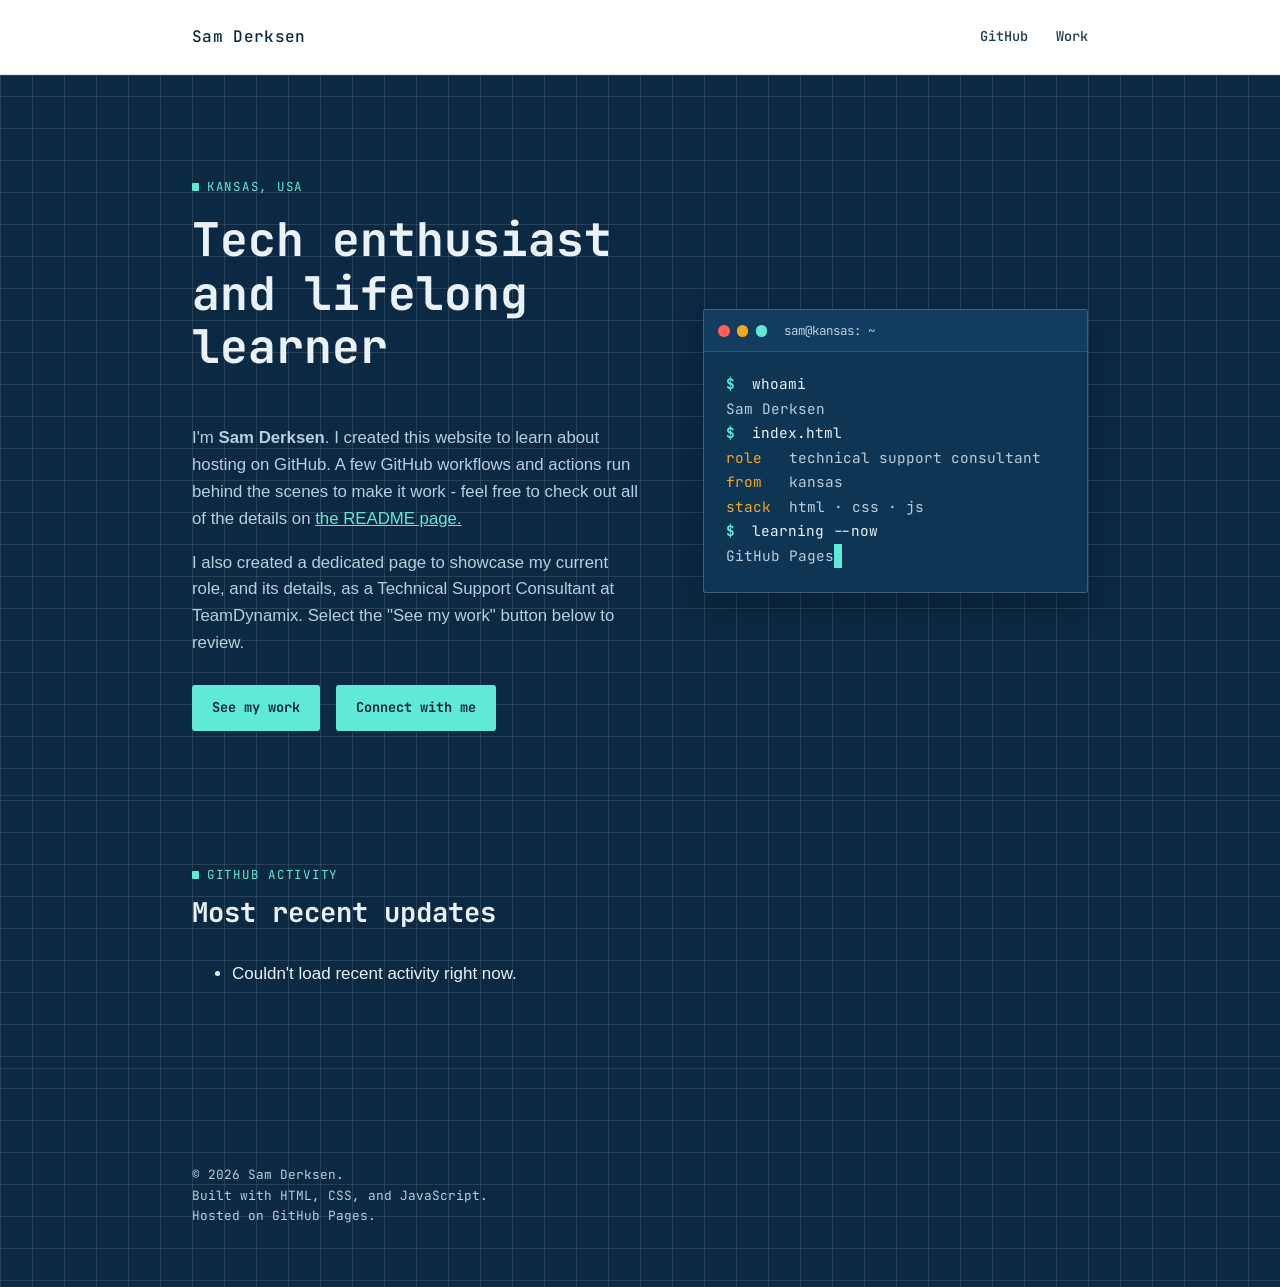
==== commit 5182576c: "Update index.html" ====
--- a/index.html
+++ b/index.html
@@ -13,423 +13,13 @@
   <link rel="stylesheet"
     href="https://fonts.googleapis.com/css2?family=JetBrains+Mono:wght@400;500;600;700&display=swap" media="print"
     onload="this.media='all'">
+  <link rel="stylesheet" href="styles.css">
   <noscript>
     <link rel="stylesheet"
       href="https://fonts.googleapis.com/css2?family=JetBrains+Mono:wght@400;500;600;700&display=swap">
   </noscript>
   <title>Sam Derksen</title>
   <meta name="description" content="Sam Derksen - tech enthusiast and lifelong learner.">
-  <style>
-    :root {
-      --bg: #0B2942;
-      --bg-panel: #0F3555;
-      --bg-panel-2: #123c60;
-      --line: rgba(234, 242, 248, 0.12);
-      --line-strong: rgba(234, 242, 248, 0.22);
-      --text: #EAF2F8;
-      --text-muted: #B9CEDE;
-      --accent: #5EEAD4;
-      --accent-dim: #2E7C71;
-      --amber: #F5A623;
-      --font-display: 'JetBrains Mono', 'Courier New', monospace;
-      --font-body: -apple-system, BlinkMacSystemFont, 'Segoe UI', Roboto, Helvetica, Arial, sans-serif;
-      --radius: 3px;
-      --maxw: 960px;
-    }
-
-    *,
-    *::before,
-    *::after {
-      box-sizing: border-box;
-    }
-
-    html {
-      scroll-behavior: smooth;
-    }
-
-    @media (prefers-reduced-motion: reduce) {
-      html {
-        scroll-behavior: auto;
-      }
-
-      *,
-      *::before,
-      *::after {
-        animation-duration: 0.001ms !important;
-        animation-iteration-count: 1 !important;
-        transition-duration: 0.001ms !important;
-      }
-    }
-
-    body {
-      margin: 0;
-      background: var(--bg);
-      background-image:
-        linear-gradient(var(--line) 1px, transparent 1px),
-        linear-gradient(90deg, var(--line) 1px, transparent 1px);
-      background-size: 32px 32px;
-      color: var(--text);
-      font-family: var(--font-body);
-      font-size: 17px;
-      line-height: 1.6;
-      -webkit-font-smoothing: antialiased;
-    }
-
-    .skip-link {
-      position: absolute;
-      left: -9999px;
-      top: 0;
-      background: var(--accent);
-      color: var(--bg);
-      padding: 0.75rem 1.25rem;
-      font-family: var(--font-display);
-      font-weight: 700;
-      z-index: 100;
-      border-radius: 0 0 var(--radius) 0;
-    }
-
-    .skip-link:focus {
-      left: 0;
-    }
-
-    :focus-visible {
-      outline: 2px solid var(--accent);
-      outline-offset: 3px;
-      border-radius: 2px;
-    }
-
-    a {
-      color: var(--accent);
-    }
-
-    a:hover {
-      color: #9BF3E4;
-    }
-
-    .eyebrow {
-      font-family: var(--font-display);
-      font-size: 0.78rem;
-      letter-spacing: 0.14em;
-      text-transform: uppercase;
-      color: var(--accent);
-      display: inline-flex;
-      align-items: center;
-      gap: 0.6em;
-    }
-
-    .eyebrow::before {
-      content: "";
-      width: 0.6em;
-      height: 0.6em;
-      background: var(--accent);
-      display: inline-block;
-      border-radius: 1px;
-    }
-
-    h1,
-    h2,
-    h3 {
-      font-family: var(--font-display);
-      font-weight: 700;
-      line-height: 1.15;
-      margin: 0;
-    }
-
-    .wrap {
-      max-width: var(--maxw);
-      margin: 0 auto;
-      padding: 0 clamp(1.25rem, 4vw, 2rem);
-    }
-
-    header.site-header {
-      padding: 1.5rem 0;
-      background: #fff;
-      border-bottom: 1px solid #E2E8ED;
-    }
-
-    header.site-header .wrap {
-      display: flex;
-      justify-content: space-between;
-      align-items: center;
-      gap: 1rem;
-      flex-wrap: wrap;
-    }
-
-    .site-header .name {
-      font-family: var(--font-display);
-      font-size: 1rem;
-      letter-spacing: 0.02em;
-      color: var(--bg);
-      font-weight: 500;
-    }
-
-    .site-header nav ul {
-      list-style: none;
-      display: flex;
-      gap: 1.75rem;
-      margin: 0;
-      padding: 0;
-      font-family: var(--font-display);
-      font-size: 0.85rem;
-    }
-
-    .site-header nav a {
-      color: #1C3A52;
-      text-decoration: none;
-      border-bottom: 1px solid transparent;
-      padding-bottom: 2px;
-      font-weight: 500;
-    }
-
-    .site-header nav a:hover {
-      color: var(--accent-dim);
-      border-color: var(--accent-dim);
-    }
-
-    .hero {
-      padding: clamp(3rem, 8vw, 6rem) 0 clamp(2.5rem, 6vw, 4rem);
-    }
-
-    .hero .wrap {
-      display: grid;
-      gap: 2.5rem;
-      align-items: center;
-    }
-
-    @media (min-width: 860px) {
-      .hero .wrap {
-        grid-template-columns: 1.1fr 0.9fr;
-        align-items: start;
-        row-gap: 0.05rem;
-      }
-
-      .hero-head {
-        grid-column: 1;
-        grid-row: 1;
-      }
-
-      .hero-body {
-        grid-column: 1;
-        grid-row: 2;
-      }
-
-      .hero-terminal {
-        grid-column: 2;
-        grid-row: 1 / span 2;
-        align-self: center;
-      }
-    }
-
-    .hero h1 {
-      font-size: clamp(1.9rem, 4.2vw, 2.9rem);
-      margin: 0.9rem 0 0;
-      max-width: 18ch;
-    }
-
-    .hero p.lede {
-      color: var(--text-muted);
-      font-size: 1.05rem;
-      max-width: 48ch;
-    }
-
-    .hero .actions {
-      margin-top: 1.75rem;
-      display: flex;
-      gap: 1rem;
-      flex-wrap: wrap;
-    }
-
-    @media (max-width: 639px) {
-      .hero .actions {
-        flex-direction: column;
-        align-items: center;
-      }
-
-      .hero .actions .btn {
-        width: 100%;
-        max-width: 280px;
-        text-align: center;
-      }
-    }
-
-    .btn {
-      font-family: var(--font-display);
-      font-size: 0.85rem;
-      text-decoration: none;
-      padding: 0.75rem 1.25rem;
-      border-radius: var(--radius);
-      display: inline-block;
-      background: var(--accent);
-      color: var(--bg);
-      font-weight: 700;
-    }
-
-    .btn:hover {
-      background: #9BF3E4;
-      color: var(--bg);
-    }
-
-    section {
-      padding: clamp(2.5rem, 6vw, 4rem) 0;
-      border-top: 1px solid var(--line);
-    }
-
-    .section-head {
-      margin-bottom: 2rem;
-    }
-
-    .section-head h2 {
-      font-size: clamp(1.35rem, 2.6vw, 1.7rem);
-      margin-top: 0.6rem;
-    }
-
-    /* Terminal window */
-    .terminal {
-      background: var(--bg-panel);
-      border: 1px solid var(--line-strong);
-      border-radius: var(--radius);
-      overflow: hidden;
-      font-family: var(--font-display);
-      box-shadow: 0 12px 32px rgba(0, 0, 0, 0.25);
-    }
-
-    .terminal-bar {
-      background: var(--bg-panel-2);
-      border-bottom: 1px solid var(--line);
-      padding: 0.65rem 0.9rem;
-      display: flex;
-      align-items: center;
-      gap: 0.45rem;
-    }
-
-    .terminal-dot {
-      width: 0.72rem;
-      height: 0.72rem;
-      border-radius: 50%;
-      display: inline-block;
-    }
-
-    .terminal-dot.red {
-      background: #FF5F56;
-    }
-
-    .terminal-dot.amber {
-      background: var(--amber);
-    }
-
-    .terminal-dot.green {
-      background: var(--accent);
-    }
-
-    .terminal-title {
-      margin-left: 0.6rem;
-      font-size: 0.78rem;
-      color: var(--text-muted);
-    }
-
-    .terminal-body {
-      padding: 1.25rem 1.4rem 1.5rem;
-      font-size: 0.9rem;
-      line-height: 1.7;
-    }
-
-    .terminal-body p {
-      margin: 0;
-      white-space: pre-wrap;
-    }
-
-    .terminal-body .prompt {
-      color: var(--accent);
-      margin-right: 0.5rem;
-      font-weight: 700;
-    }
-
-    .terminal-body .line {
-      color: var(--text);
-    }
-
-    .terminal-body .out {
-      color: var(--text-muted);
-    }
-
-    .terminal-body .key {
-      color: var(--amber);
-    }
-
-    .cursor {
-      display: inline-block;
-      width: 0.55em;
-      background: var(--accent);
-      animation: blink 1.1s steps(1) infinite;
-    }
-
-    @keyframes blink {
-      50% {
-        background: transparent;
-      }
-    }
-
-    /* GitHub Activity */
-    .activity-list {
-      list-style: none;
-      margin: 0;
-      padding: 0;
-      display: flex;
-      flex-direction: column;
-      gap: 0.75rem;
-    }
-
-    .activity-item {
-      background: var(--bg-panel);
-      border: 1px solid var(--line);
-      border-radius: var(--radius);
-      padding: 1rem 1.25rem;
-      display: flex;
-      justify-content: space-between;
-      align-items: baseline;
-      gap: 1rem;
-      flex-wrap: wrap;
-      font-size: 0.95rem;
-      color: var(--text-muted);
-    }
-
-    .activity-item a {
-      color: var(--text);
-      font-weight: 600;
-      text-decoration: none;
-    }
-
-    .activity-item a:hover {
-      color: var(--accent);
-    }
-
-    .activity-item time {
-      font-family: var(--font-display);
-      font-size: 0.78rem;
-      color: var(--text-muted);
-      white-space: nowrap;
-    }
-
-    .activity-item.activity-status {
-      color: var(--text-muted);
-      font-family: var(--font-display);
-      font-size: 0.85rem;
-      border-style: dashed;
-      border-color: var(--line-strong);
-    }
-
-    footer.site-footer {
-      border-top: 1px solid var(--line);
-      padding: clamp(2.5rem, 6vw, 3.5rem) 0 3rem;
-    }
-
-    .copyright {
-      color: var(--text-muted);
-      font-size: 0.8rem;
-      margin-top: 2.5rem;
-      font-family: var(--font-display);
-    }
-  </style>
 </head>
 
 <body>
--- a/styles.css
+++ b/styles.css
@@ -0,0 +1,558 @@
+/* ==========================================================================
+   Shared stylesheet for index.html and work.html
+   404.html keeps its own inline styles (standalone layout, reused class
+   names with different values).
+   ========================================================================== */
+
+/* --- Design tokens --- */
+:root {
+  --bg: #0B2942;
+  --bg-panel: #0F3555;
+  --bg-panel-2: #123c60;
+  --line: rgba(234, 242, 248, 0.12);
+  --line-strong: rgba(234, 242, 248, 0.22);
+  --text: #EAF2F8;
+  --text-muted: #B9CEDE;
+  --accent: #5EEAD4;
+  --accent-dim: #2E7C71;
+  --amber: #F5A623;
+  --font-display: 'JetBrains Mono', 'Courier New', monospace;
+  --font-body: -apple-system, BlinkMacSystemFont, 'Segoe UI', Roboto, Helvetica, Arial, sans-serif;
+  --radius: 3px;
+  --maxw: 960px;
+}
+
+/* --- Reset & base --- */
+*,
+*::before,
+*::after {
+  box-sizing: border-box;
+}
+
+html {
+  scroll-behavior: smooth;
+}
+
+@media (prefers-reduced-motion: reduce) {
+  html {
+    scroll-behavior: auto;
+  }
+
+  *,
+  *::before,
+  *::after {
+    animation-duration: 0.001ms !important;
+    animation-iteration-count: 1 !important;
+    transition-duration: 0.001ms !important;
+  }
+}
+
+body {
+  margin: 0;
+  background: var(--bg);
+  background-image:
+    linear-gradient(var(--line) 1px, transparent 1px),
+    linear-gradient(90deg, var(--line) 1px, transparent 1px);
+  background-size: 32px 32px;
+  color: var(--text);
+  font-family: var(--font-body);
+  font-size: 17px;
+  line-height: 1.6;
+  -webkit-font-smoothing: antialiased;
+}
+
+.skip-link {
+  position: absolute;
+  left: -9999px;
+  top: 0;
+  background: var(--accent);
+  color: var(--bg);
+  padding: 0.75rem 1.25rem;
+  font-family: var(--font-display);
+  font-weight: 700;
+  z-index: 100;
+  border-radius: 0 0 var(--radius) 0;
+}
+
+.skip-link:focus {
+  left: 0;
+}
+
+:focus-visible {
+  outline: 2px solid var(--accent);
+  outline-offset: 3px;
+  border-radius: 2px;
+}
+
+a {
+  color: var(--accent);
+}
+
+a:hover {
+  color: #9BF3E4;
+}
+
+.eyebrow {
+  font-family: var(--font-display);
+  font-size: 0.78rem;
+  letter-spacing: 0.14em;
+  text-transform: uppercase;
+  color: var(--accent);
+  display: inline-flex;
+  align-items: center;
+  gap: 0.6em;
+}
+
+.eyebrow::before {
+  content: "";
+  width: 0.6em;
+  height: 0.6em;
+  background: var(--accent);
+  display: inline-block;
+  border-radius: 1px;
+}
+
+h1,
+h2,
+h3 {
+  font-family: var(--font-display);
+  font-weight: 700;
+  line-height: 1.15;
+  margin: 0;
+}
+
+.wrap {
+  max-width: var(--maxw);
+  margin: 0 auto;
+  padding: 0 clamp(1.25rem, 4vw, 2rem);
+}
+
+/* --- Site header --- */
+header.site-header {
+  padding: 1.5rem 0;
+  background: #fff;
+  border-bottom: 1px solid #E2E8ED;
+}
+
+header.site-header .wrap {
+  display: flex;
+  justify-content: space-between;
+  align-items: center;
+  gap: 1rem;
+  flex-wrap: wrap;
+}
+
+.site-header .name {
+  font-family: var(--font-display);
+  font-size: 1rem;
+  letter-spacing: 0.02em;
+  color: var(--bg);
+  font-weight: 500;
+}
+
+.site-header nav ul {
+  list-style: none;
+  display: flex;
+  gap: 1.75rem;
+  margin: 0;
+  padding: 0;
+  font-family: var(--font-display);
+  font-size: 0.85rem;
+}
+
+.site-header nav a {
+  color: #1C3A52;
+  text-decoration: none;
+  border-bottom: 1px solid transparent;
+  padding-bottom: 2px;
+  font-weight: 500;
+}
+
+.site-header nav a:hover {
+  color: var(--accent-dim);
+  border-color: var(--accent-dim);
+}
+
+/* Clickable site name that links home (used on work.html) */
+a.site-header-home {
+  text-decoration: none;
+  color: var(--bg);
+}
+
+a.site-header-home:hover {
+  color: var(--accent-dim);
+}
+
+/* --- Hero --- */
+.hero {
+  padding: clamp(3rem, 8vw, 6rem) 0 clamp(2.5rem, 6vw, 4rem);
+}
+
+.hero .wrap {
+  display: grid;
+  gap: 2.5rem;
+  align-items: center;
+}
+
+@media (min-width: 860px) {
+  .hero .wrap {
+    grid-template-columns: 1.1fr 0.9fr;
+    align-items: start;
+    row-gap: 1.1rem;
+  }
+
+  .hero-head {
+    grid-column: 1;
+    grid-row: 1;
+  }
+
+  .hero-body {
+    grid-column: 1;
+    grid-row: 2;
+  }
+
+  .hero-terminal {
+    grid-column: 2;
+    grid-row: 1 / span 2;
+    align-self: center;
+  }
+}
+
+.hero h1 {
+  font-size: clamp(1.9rem, 4.2vw, 2.9rem);
+  margin: 0.9rem 0 1.1rem;
+  max-width: 18ch;
+}
+
+.hero p.lede {
+  color: var(--text-muted);
+  font-size: 1.05rem;
+  max-width: 48ch;
+}
+
+.hero .actions {
+  margin-top: 1.75rem;
+  display: flex;
+  gap: 1rem;
+  flex-wrap: wrap;
+}
+
+@media (max-width: 639px) {
+  .hero .actions {
+    flex-direction: column;
+    align-items: center;
+  }
+
+  .hero .actions .btn {
+    width: 100%;
+    max-width: 280px;
+    text-align: center;
+  }
+}
+
+/* --- Buttons --- */
+.btn {
+  font-family: var(--font-display);
+  font-size: 0.85rem;
+  text-decoration: none;
+  padding: 0.75rem 1.25rem;
+  border-radius: var(--radius);
+  display: inline-block;
+  background: var(--accent);
+  color: var(--bg);
+  font-weight: 700;
+}
+
+.btn:hover {
+  background: #9BF3E4;
+  color: var(--bg);
+}
+
+/* --- Sections --- */
+section {
+  padding: clamp(2.5rem, 6vw, 4rem) 0;
+  border-top: 1px solid var(--line);
+}
+
+.section-head {
+  margin-bottom: 2rem;
+}
+
+.section-head h2 {
+  font-size: clamp(1.35rem, 2.6vw, 1.7rem);
+  margin-top: 0.6rem;
+}
+
+/* ==========================================================================
+   index.html — terminal window (hero visual)
+   ========================================================================== */
+.terminal {
+  background: var(--bg-panel);
+  border: 1px solid var(--line-strong);
+  border-radius: var(--radius);
+  overflow: hidden;
+  font-family: var(--font-display);
+  box-shadow: 0 12px 32px rgba(0, 0, 0, 0.25);
+}
+
+.terminal-bar {
+  background: var(--bg-panel-2);
+  border-bottom: 1px solid var(--line);
+  padding: 0.65rem 0.9rem;
+  display: flex;
+  align-items: center;
+  gap: 0.45rem;
+}
+
+.terminal-dot {
+  width: 0.72rem;
+  height: 0.72rem;
+  border-radius: 50%;
+  display: inline-block;
+}
+
+.terminal-dot.red {
+  background: #FF5F56;
+}
+
+.terminal-dot.amber {
+  background: var(--amber);
+}
+
+.terminal-dot.green {
+  background: var(--accent);
+}
+
+.terminal-title {
+  margin-left: 0.6rem;
+  font-size: 0.78rem;
+  color: var(--text-muted);
+}
+
+.terminal-body {
+  padding: 1.25rem 1.4rem 1.5rem;
+  font-size: 0.9rem;
+  line-height: 1.7;
+}
+
+.terminal-body p {
+  margin: 0;
+  white-space: pre-wrap;
+}
+
+.terminal-body .prompt {
+  color: var(--accent);
+  margin-right: 0.5rem;
+  font-weight: 700;
+}
+
+.terminal-body .line {
+  color: var(--text);
+}
+
+.terminal-body .out {
+  color: var(--text-muted);
+}
+
+.terminal-body .key {
+  color: var(--amber);
+}
+
+.cursor {
+  display: inline-block;
+  width: 0.55em;
+  background: var(--accent);
+  animation: blink 1.1s steps(1) infinite;
+}
+
+@keyframes blink {
+  50% {
+    background: transparent;
+  }
+}
+
+/* ==========================================================================
+   work.html — integration diagram (hero visual)
+   ========================================================================== */
+.diagram {
+  width: 100%;
+  height: auto;
+}
+
+.diagram .node-label {
+  font-family: var(--font-display);
+  font-size: 10px;
+  fill: var(--text-muted);
+}
+
+.diagram .hub-label {
+  font-family: var(--font-display);
+  font-size: 11px;
+  font-weight: 700;
+  fill: var(--bg);
+}
+
+.diagram .link {
+  stroke: var(--line-strong);
+  stroke-width: 1.5;
+  fill: none;
+}
+
+.diagram .pulse {
+  stroke: var(--accent);
+  stroke-width: 1.5;
+  fill: none;
+  stroke-dasharray: 4 6;
+  animation: dash 6s linear infinite;
+}
+
+@keyframes dash {
+  to {
+    stroke-dashoffset: -100;
+  }
+}
+
+.diagram .node-box {
+  fill: var(--bg-panel-2);
+  stroke: var(--line-strong);
+  stroke-width: 1;
+}
+
+.diagram .hub {
+  fill: var(--accent);
+}
+
+/* --- work.html: About --- */
+.bio p {
+  max-width: 62ch;
+  color: var(--text-muted);
+}
+
+.bio p strong {
+  color: var(--text);
+  font-weight: 600;
+}
+
+/* --- work.html: Skills --- */
+.skills-grid {
+  display: grid;
+  gap: 1.25rem;
+  grid-template-columns: 1fr;
+}
+
+@media (min-width: 640px) {
+  .skills-grid {
+    grid-template-columns: 1fr 1fr;
+  }
+}
+
+.skill-card {
+  background: var(--bg-panel);
+  border: 1px solid var(--line);
+  border-radius: var(--radius);
+  padding: 1.5rem;
+}
+
+.skill-card h3 {
+  font-size: 0.95rem;
+  color: var(--accent);
+  margin-bottom: 0.9rem;
+}
+
+.skill-card ul {
+  margin: 0;
+  padding: 0;
+  list-style: none;
+  color: var(--text-muted);
+  font-size: 0.95rem;
+  display: flex;
+  flex-direction: column;
+  gap: 0.5rem;
+}
+
+.skill-card li {
+  padding-left: 1.1em;
+  position: relative;
+}
+
+.skill-card li::before {
+  content: "›";
+  position: absolute;
+  left: 0;
+  top: 0;
+  color: var(--accent-dim);
+}
+
+/* --- work.html: Work examples --- */
+.cases {
+  display: flex;
+  flex-direction: column;
+  gap: 1.25rem;
+}
+
+.case-card {
+  background: var(--bg-panel);
+  border: 1px solid var(--line);
+  border-left: 3px solid var(--accent);
+  border-radius: var(--radius);
+  padding: 1.5rem 1.75rem;
+}
+
+.case-card .tag {
+  font-family: var(--font-display);
+  font-size: 0.72rem;
+  letter-spacing: 0.1em;
+  color: var(--amber);
+  text-transform: uppercase;
+}
+
+.case-card h3 {
+  font-size: 1.05rem;
+  margin: 0.5rem 0 0.7rem;
+  font-family: var(--font-body);
+  font-weight: 600;
+}
+
+.case-card p {
+  color: var(--text-muted);
+  margin: 0.35rem 0;
+  font-size: 0.96rem;
+}
+
+.case-card .field-label {
+  font-family: var(--font-display);
+  font-size: 0.72rem;
+  color: var(--text-muted);
+  text-transform: uppercase;
+  letter-spacing: 0.08em;
+  margin-right: 0.5em;
+  font-weight: 700;
+  text-decoration: underline;
+}
+
+.case-card hr {
+  border: none;
+  border-top: 1px solid var(--line);
+  margin: 0.75rem 0;
+}
+
+/* --- Footer --- */
+footer.site-footer {
+  border-top: 1px solid var(--line);
+  padding: clamp(2.5rem, 6vw, 3.5rem) 0 3rem;
+}
+
+footer .wrap {
+  display: flex;
+  flex-wrap: wrap;
+  justify-content: space-between;
+  gap: 2rem;
+  align-items: flex-start;
+}
+
+.copyright {
+  color: var(--text-muted);
+  font-size: 0.8rem;
+  margin-top: 2.5rem;
+  font-family: var(--font-display);
+}
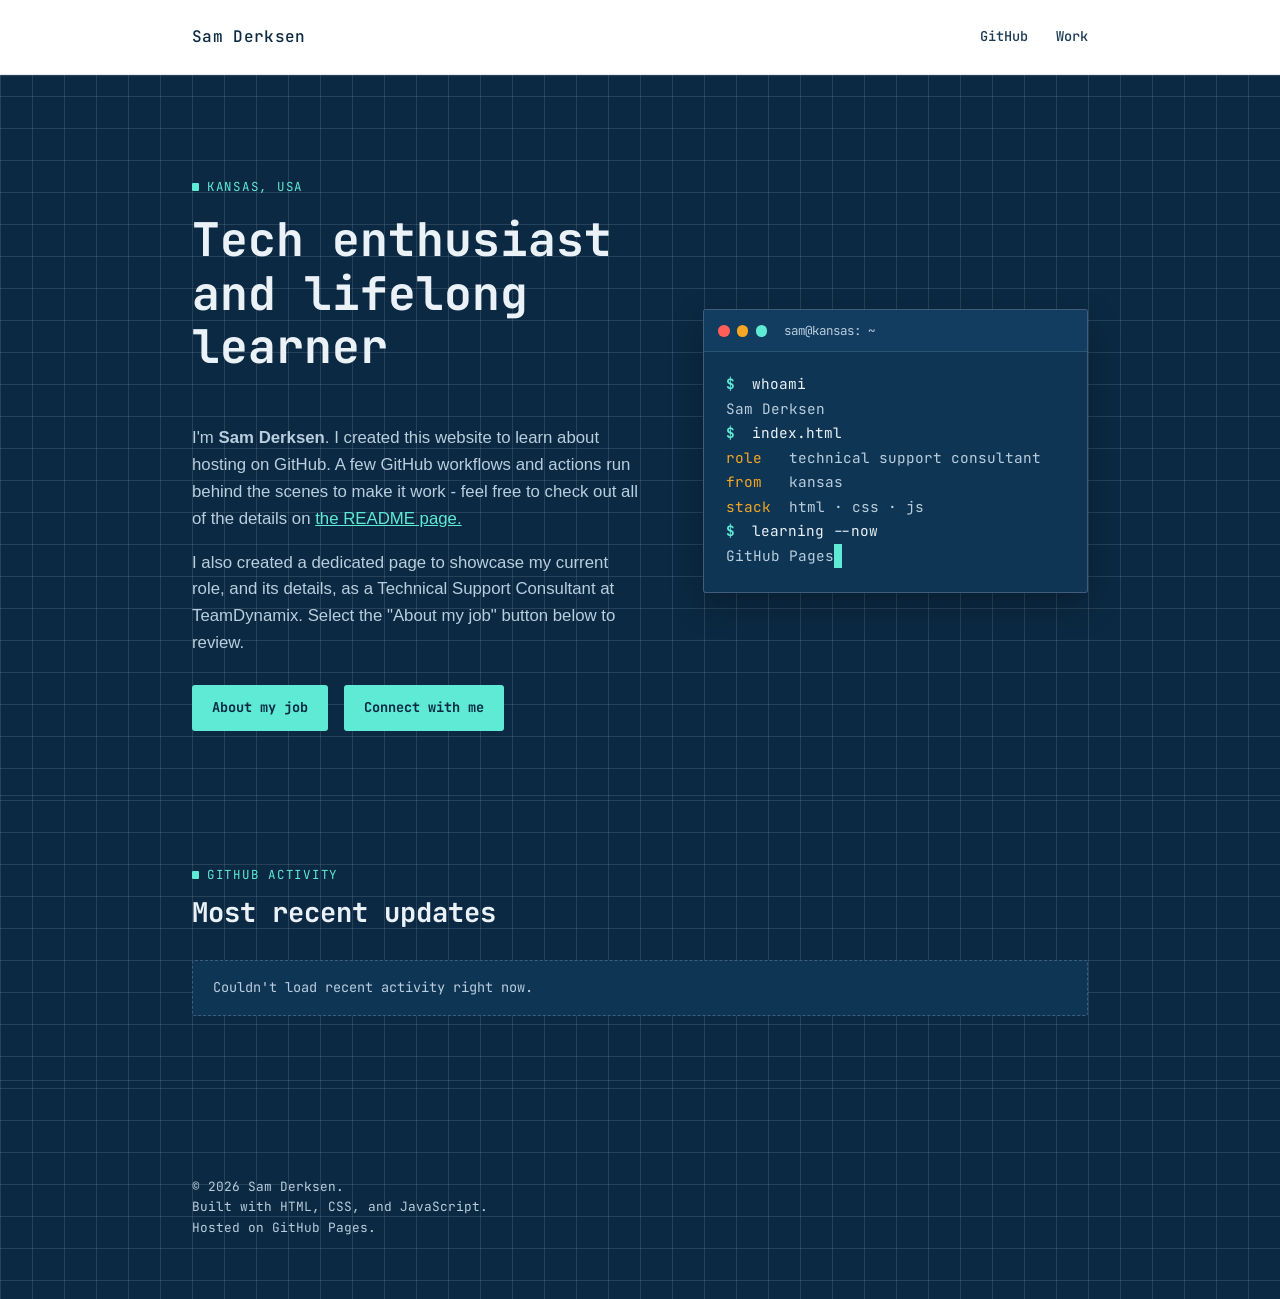
==== commit 7d92946a: "Update index.html" ====
--- a/index.html
+++ b/index.html
@@ -72,10 +72,10 @@
               README page.</a>
           </p>
           <p class="lede">I also created a dedicated page to showcase my current role, and its details, as a Technical
-            Support Consultant at TeamDynamix. Select the "See my work" button below to review.</p>
+            Support Consultant at TeamDynamix. Select the "About my job" button below to review.</p>
 
           <div class="actions">
-            <a class="btn" href="work.html">See my work</a>
+            <a class="btn" href="work.html">About my job</a>
             <a class="btn" href="https://www.linkedin.com/in/sam-derksen" target="_blank" rel="noopener">Connect with
               me</a>
           </div>
--- a/styles.css
+++ b/styles.css
@@ -250,6 +250,55 @@
   }
 }
 
+/* --- index.html: GitHub activity feed --- */
+.activity-list {
+  list-style: none;
+  margin: 0;
+  padding: 0;
+  display: flex;
+  flex-direction: column;
+  gap: 0.75rem;
+}
+
+.activity-item {
+  background: var(--bg-panel);
+  border: 1px solid var(--line);
+  border-radius: var(--radius);
+  padding: 1rem 1.25rem;
+  display: flex;
+  justify-content: space-between;
+  align-items: baseline;
+  gap: 1rem;
+  flex-wrap: wrap;
+  font-size: 0.95rem;
+  color: var(--text-muted);
+}
+
+.activity-item a {
+  color: var(--text);
+  font-weight: 600;
+  text-decoration: none;
+}
+
+.activity-item a:hover {
+  color: var(--accent);
+}
+
+.activity-item time {
+  font-family: var(--font-display);
+  font-size: 0.78rem;
+  color: var(--text-muted);
+  white-space: nowrap;
+}
+
+.activity-item.activity-status {
+  color: var(--text-muted);
+  font-family: var(--font-display);
+  font-size: 0.85rem;
+  border-style: dashed;
+  border-color: var(--line-strong);
+}
+
 /* --- Buttons --- */
 .btn {
   font-family: var(--font-display);
